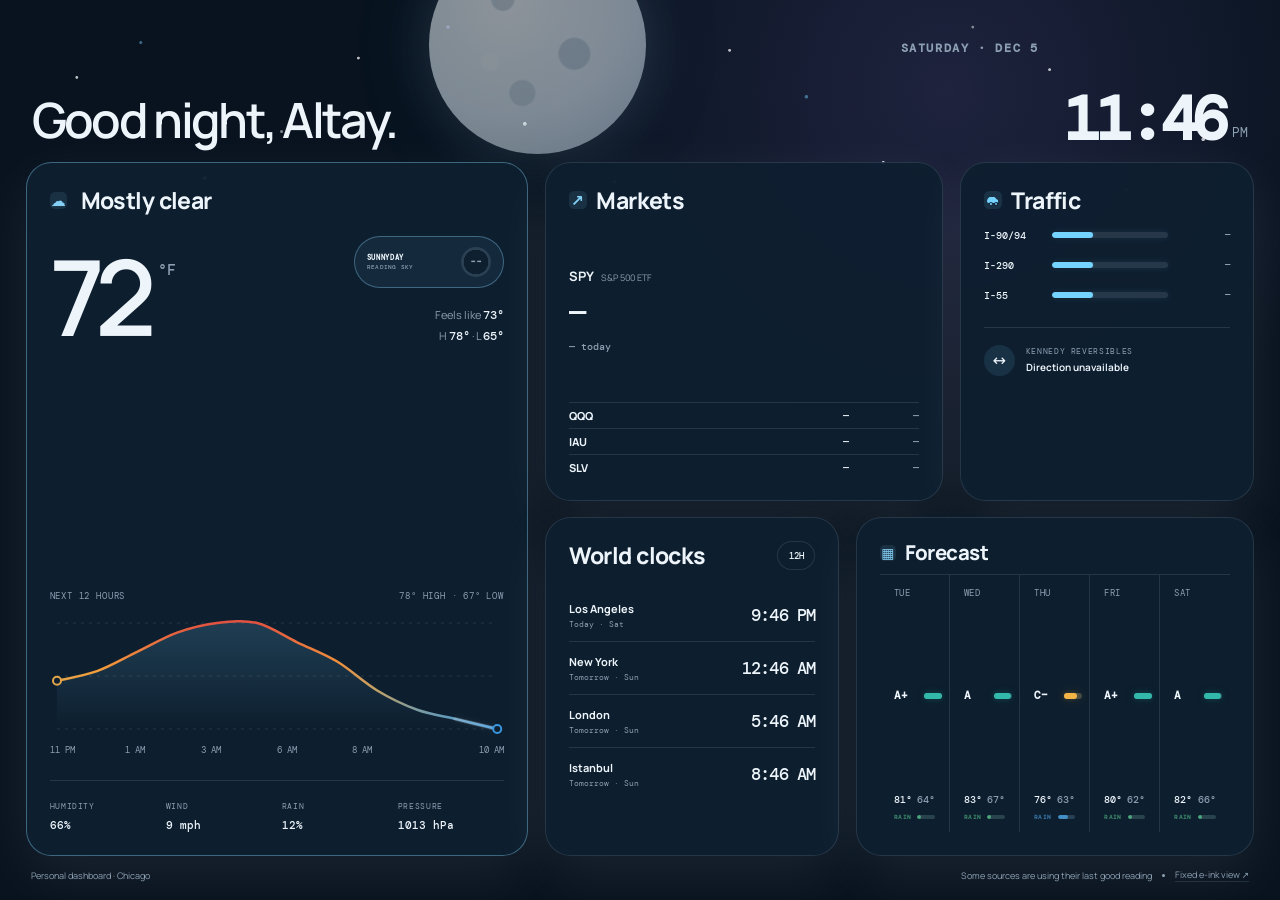
==== index.html @ aa8516ef "Remove card hover motion" ====
<!doctype html>
<html lang="en" data-route="dashboard" data-theme="daybreak" data-build="20260824-10">
<head>
  <meta charset="utf-8">
  <meta http-equiv="Cache-Control" content="no-cache, no-store, must-revalidate">
  <meta http-equiv="Pragma" content="no-cache">
  <meta http-equiv="Expires" content="0">
  <meta name="viewport" content="width=device-width, initial-scale=1">
  <meta name="theme-color" content="#f3f0e8">
  <meta name="description" content="Altay's live Chicago briefing — weather, markets, traffic, and world time in one calm view.">
  <script>
    if (new URLSearchParams(location.search).get("display") === "echo") {
      const echoUrl = new URL("./echo/", location.href);
      const params = new URLSearchParams(location.search);
      params.delete("display");
      echoUrl.search = params.toString();
      location.replace(echoUrl);
    }
  </script>
  <title>Altay's Dashboard</title>
  <link rel="preconnect" href="https://fonts.googleapis.com">
  <link rel="preconnect" href="https://fonts.gstatic.com" crossorigin>
  <link href="https://fonts.googleapis.com/css2?family=DM+Mono:wght@400;500&amp;family=Manrope:wght@400;500;600;700;800&amp;display=swap" rel="stylesheet">
  <link rel="stylesheet" href="styles-v2.css?v=20260824-10">
</head>
<body>
  <div class="ambient ambient-one" aria-hidden="true"></div>
  <div class="ambient ambient-two" aria-hidden="true"></div>
  <div class="scene-effects" aria-hidden="true">
    <div class="star-field star-field-one"></div>
    <div class="star-field star-field-two"></div>
    <div class="weather-orb"></div>
    <div class="weather-cloud weather-cloud-one"></div>
    <div class="weather-cloud weather-cloud-two"></div>
    <canvas class="weather-precip" id="weatherPrecip" aria-hidden="true"></canvas>
  </div>

  <main class="shell">
    <header class="topbar">
      <span class="topbar-spacer" aria-hidden="true"></span>

      <div class="location-pill" aria-label="Dashboard location">
        <span class="live-dot"></span>
        <span id="locationLabel">Chicago, IL</span>
      </div>

      <div class="header-actions">
        <p class="last-sync" id="lastSync">Waiting for signal</p>
        <button class="icon-button" id="refreshButton" type="button" aria-label="Refresh dashboard" title="Refresh dashboard">↻</button>
        <button class="keep-awake-button" id="keepAwakeButton" type="button" data-state="ready" aria-label="Keep display awake" aria-pressed="false" title="Keep display awake"><span class="keep-awake-dot" aria-hidden="true"></span><span class="keep-awake-label">DISPLAY</span></button>
        <div class="theme-control">
          <button class="theme-button" id="themeButton" type="button" aria-expanded="false" aria-controls="themeMenu">
            <span class="theme-swatch" aria-hidden="true"></span>
            <span id="themeButtonLabel">Daybreak</span>
            <span class="chevron" aria-hidden="true">⌄</span>
          </button>
          <div class="theme-menu" id="themeMenu" role="menu" hidden>
            <button type="button" role="menuitem" data-theme-value="auto">
              <span class="menu-swatch swatch-auto"></span><span>Auto<small>Follows sunrise and sunset</small></span>
            </button>
            <button type="button" role="menuitem" data-theme-value="daybreak">
              <span class="menu-swatch swatch-daybreak"></span><span>Daybreak<small>Warm and airy</small></span>
            </button>
            <button type="button" role="menuitem" data-theme-value="afterdark">
              <span class="menu-swatch swatch-afterdark"></span><span>After dark<small>Deep blue focus</small></span>
            </button>
            <button type="button" role="menuitem" data-theme-value="weather">
              <span class="menu-swatch swatch-weather"></span><span>Weather<small>Follows the sky</small></span>
            </button>
            <button type="button" role="menuitem" data-theme-value="eink">
              <span class="menu-swatch swatch-eink"></span><span>E-ink<small>Pure monochrome</small></span>
            </button>
          </div>
        </div>
      </div>
    </header>

    <section class="intro">
      <div>
        <p class="eyebrow" id="dateEyebrow">MONDAY · JUL 27</p>
        <h1><span id="greeting">Good afternoon, Altay.</span></h1>
      </div>
      <div class="local-time" aria-label="Current local time">
        <p>LOCAL TIME</p>
        <time id="localTime">--:--</time>
        <span id="localSeconds">--</span>
      </div>
    </section>

    <nav class="mobile-tabs" id="mobileTabs" aria-label="Dashboard sections">
      <button type="button" data-mobile-view-value="weather" aria-selected="true"><span>☀</span>Weather</button>
      <button type="button" data-mobile-view-value="markets" aria-selected="false"><span>↗</span>Markets</button>
      <button type="button" data-mobile-view-value="traffic" aria-selected="false"><span>⇄</span>Traffic</button>
      <button type="button" data-mobile-view-value="world" aria-selected="false"><span>◷</span>Clocks</button>
      <button type="button" data-mobile-view-value="forecast" aria-selected="false"><span>▦</span>Week</button>
    </nav>

    <section class="dashboard-grid" data-mobile-view="weather" aria-label="Live briefing">
      <article class="panel weather-panel is-loading" data-detail="weather" tabindex="0" role="link" aria-label="Open weather in SunnyDay">
        <div class="skeleton-layer skeleton-weather" aria-hidden="true">
          <span class="skeleton-short"></span><span class="skeleton-medium"></span>
          <span class="skeleton-temperature"></span><span class="skeleton-chart"></span>
          <span class="skeleton-metrics"></span>
        </div>
        <div class="panel-head">
          <div>
            <p class="panel-kicker">WEATHER</p>
            <h2 class="title-label"><span class="title-icon weather-glyph" id="weatherGlyph" aria-hidden="true">○</span><span id="weatherSummary">Loading Chicago sky…</span></h2>
          </div>
          <span class="status-chip" id="weatherStatus">LIVE</span>
        </div>

        <div class="weather-now">
          <div class="temperature"><span id="temperature">--</span><sup>°F</sup></div>
          <div class="weather-side">
            <a class="sunnyday-score" id="sunnyDayScore" href="https://altayatik.com/sunnyday/" aria-label="Open SunnyDay weather score">
              <span class="sunnyday-score-copy"><small>SUNNYDAY</small><span id="sunnyDayScoreLabel">READING SKY</span></span>
              <strong id="sunnyDayScoreValue">--</strong>
            </a>
            <div class="weather-meta">
              <p>Feels like <strong id="feelsLike">--°</strong></p>
              <p>H <strong id="highTemp">--°</strong> · L <strong id="lowTemp">--°</strong></p>
            </div>
          </div>
        </div>

        <div class="weather-chart">
          <div class="chart-labels">
            <span>NEXT 12 HOURS</span>
            <span id="weatherRange">--° — --°</span>
          </div>
          <div class="chart-canvas" id="weatherChart" aria-label="Hourly temperature chart"></div>
          <div class="chart-times" id="weatherTimes"></div>
        </div>

        <div class="metric-row">
          <div><span>HUMIDITY</span><strong id="humidity">--%</strong></div>
          <div><span>WIND</span><strong id="wind">-- mph</strong></div>
          <div><span>RAIN</span><strong id="rainChance">--%</strong></div>
          <div><span>PRESSURE</span><strong id="pressure">-- hPa</strong></div>
        </div>
      </article>

      <article class="panel market-panel is-loading" data-detail="markets" tabindex="0" role="button" aria-label="Open detailed markets">
        <div class="skeleton-layer skeleton-card" aria-hidden="true">
          <span class="skeleton-short"></span><span class="skeleton-medium"></span>
          <span class="skeleton-value"></span><span class="skeleton-chart-small"></span>
          <span class="skeleton-rows"></span>
        </div>
        <div class="panel-head">
          <div>
            <p class="panel-kicker">MARKET PULSE</p>
            <h2 class="title-label"><span class="title-icon" aria-hidden="true">↗</span><span>Markets</span></h2>
          </div>
          <span class="market-state" id="marketState">CHECKING</span>
        </div>

        <div class="market-feature">
          <div>
            <p><strong>SPY</strong><span>S&P 500 ETF</span></p>
            <h3 id="spyPrice">—</h3>
            <span class="delta" id="spyDelta">—</span>
          </div>
          <div class="mini-chart" id="spyChart" aria-label="SPY five-day chart"></div>
        </div>

        <div class="ticker-list" id="tickerList">
          <div class="ticker-row skeleton-row"><span>QQQ</span><b>—</b><em>—</em></div>
          <div class="ticker-row skeleton-row"><span>IAU</span><b>—</b><em>—</em></div>
          <div class="ticker-row skeleton-row"><span>SLV</span><b>—</b><em>—</em></div>
        </div>
        <p class="panel-note" id="marketNote">Prices refresh when a reliable snapshot is available.</p>
      </article>

      <article class="panel commute-panel is-loading" data-detail="traffic" tabindex="0" role="button" aria-label="Open detailed traffic">
        <div class="skeleton-layer skeleton-card" aria-hidden="true">
          <span class="skeleton-short"></span><span class="skeleton-medium"></span>
          <span class="skeleton-route"></span><span class="skeleton-route"></span>
          <span class="skeleton-route"></span>
        </div>
        <div class="panel-head">
          <div>
            <p class="panel-kicker">CHICAGO TRAFFIC</p>
            <h2 class="title-label"><span class="title-icon title-icon--car" aria-hidden="true"></span><span>Traffic</span></h2>
          </div>
          <span class="tiny-time" id="trafficUpdated">NOW</span>
        </div>
        <div class="route-list" id="routeList">
          <div class="route"><span>I-90/94</span><div class="route-track"><i style="--fill:35%"></i></div><strong>—</strong></div>
          <div class="route"><span>I-290</span><div class="route-track"><i style="--fill:35%"></i></div><strong>—</strong></div>
          <div class="route"><span>I-55</span><div class="route-track"><i style="--fill:35%"></i></div><strong>—</strong></div>
        </div>
        <div class="reversible" id="reversibleLanes">
          <span>↔</span>
          <p><small>KENNEDY REVERSIBLES</small><strong>Checking lane direction…</strong></p>
        </div>
      </article>

      <article class="panel world-panel" data-detail="world" tabindex="0" role="button" aria-label="Open detailed world clocks">
        <div class="panel-head">
          <div>
            <p class="panel-kicker">WORLD WINDOWS</p>
            <h2>World clocks</h2>
          </div>
          <button class="quiet-button" id="timeFormatButton" type="button" aria-label="Toggle time format">24H</button>
        </div>
        <div class="clock-list" id="clockList"></div>
      </article>

      <article class="panel forecast-panel is-loading" data-detail="forecast" tabindex="0" role="button" aria-label="Open detailed forecast">
        <div class="skeleton-layer skeleton-forecast" aria-hidden="true">
          <span class="skeleton-medium"></span><span class="skeleton-value"></span>
          <span class="skeleton-days"></span>
        </div>
        <div class="forecast-title">
          <p class="panel-kicker title-label"><span class="title-icon" aria-hidden="true">▦</span><span>Forecast</span></p>
          <p id="forecastNarrative">A quick read on the next few days.</p>
        </div>
        <div class="forecast-days" id="forecastDays"></div>
      </article>
    </section>

    <footer>
      <p>Personal dashboard · Chicago</p>
      <div><span id="dataHealth">Connecting to live sources</span><i></i><a href="./e-ink/">Fixed e-ink view ↗</a></div>
    </footer>
  </main>

  <iframe class="sunnyday-bridge" id="sunnyDayBridge" src="https://altayatik.com/sunnyday/?bridge=score" title="SunnyDay score data" tabindex="-1" aria-hidden="true"></iframe>

  <dialog class="detail-dialog" id="detailDialog" aria-labelledby="dialogTitle">
    <div class="dialog-shell">
      <header class="dialog-head">
        <div><p id="dialogKicker">DETAIL</p><h2 id="dialogTitle">Dashboard detail</h2></div>
        <form method="dialog"><button class="dialog-close" type="submit" aria-label="Close detail">×</button></form>
      </header>
      <div class="dialog-content" id="dialogContent"></div>
    </div>
  </dialog>

  <script>window.__PRELOADED_DASHBOARD__ = null;</script>
  <script src="config.js"></script>
  <script type="module" src="app-v2.js?v=20260824-10"></script>
</body>
</html>
---- styles-v2.css ----
:root {
  color-scheme: light;
  --bg: #f3f0e8;
  --surface: rgba(255, 255, 255, .72);
  --surface-solid: #fbfaf6;
  --ink: #1e2421;
  --muted: #73766f;
  --line: rgba(30, 36, 33, .12);
  --accent: #ff633f;
  --accent-2: #ffb648;
  --positive: #168766;
  --negative: #d8533f;
  --shadow: 0 24px 70px rgba(62, 53, 36, .09);
  --radius: 24px;
  --mono: "DM Mono", ui-monospace, monospace;
  --sans: "Manrope", system-ui, sans-serif;
}

html[data-theme="afterdark"] {
  color-scheme: dark;
  --bg: #08131f;
  --surface: rgba(14, 31, 48, .76);
  --surface-solid: #0e1f30;
  --ink: #edf5fb;
  --muted: #8da0b3;
  --line: rgba(197, 220, 237, .13);
  --accent: #75d3ff;
  --accent-2: #aa84ff;
  --positive: #71e0b5;
  --negative: #ff8c86;
  --shadow: 0 24px 80px rgba(0, 0, 0, .25);
}

html[data-theme="weather"] {
  --bg: #dcecf3;
  --surface: rgba(250, 253, 254, .7);
  --surface-solid: #eef6f8;
  --ink: #1b2930;
  --muted: #687a82;
  --line: rgba(27, 41, 48, .13);
  --accent: #3b91b5;
  --accent-2: #f3b94f;
  --positive: #197d64;
  --negative: #c55645;
  --shadow: 0 24px 70px rgba(43, 78, 91, .11);
}

html[data-theme="weather"][data-weather="sun"] {
  --bg: #dff1f7;
  --accent: #ee8f32;
  --accent-2: #ffd36b;
}

html[data-theme="weather"][data-weather="rain"],
html[data-theme="weather"][data-weather="storm"] {
  color-scheme: dark;
  --bg: #344957;
  --surface: rgba(45, 64, 76, .76);
  --surface-solid: #3b5261;
  --ink: #f0f6f8;
  --muted: #b6c5cc;
  --line: rgba(232, 243, 248, .14);
  --accent: #8fd5ee;
  --accent-2: #b4a6ff;
  --positive: #82d8b5;
  --negative: #ff9c8e;
  --shadow: 0 24px 70px rgba(17, 29, 37, .25);
}

html[data-theme="eink"] {
  color-scheme: light;
  --bg: #f8f8f3;
  --surface: #f8f8f3;
  --surface-solid: #f8f8f3;
  --ink: #0b0b0b;
  --muted: #4d4d4d;
  --line: #0b0b0b;
  --accent: #0b0b0b;
  --accent-2: #0b0b0b;
  --positive: #0b0b0b;
  --negative: #0b0b0b;
  --shadow: none;
}

* { box-sizing: border-box; }

html {
  min-width: 320px;
  background: var(--bg);
  transition: background-color .45s ease;
}

body {
  margin: 0;
  width: 100vw;
  height: 100vh;
  height: 100dvh;
  overflow: hidden;
  background:
    radial-gradient(circle at 74% 10%, color-mix(in srgb, var(--accent-2) 14%, transparent), transparent 34%),
    var(--bg);
  color: var(--ink);
  font-family: var(--sans);
  -webkit-font-smoothing: antialiased;
  transition: background-color .45s ease, color .35s ease;
}

button, input { font: inherit; }
button, a { -webkit-tap-highlight-color: transparent; }
button { color: inherit; }
a { color: inherit; }

.ambient {
  position: fixed;
  z-index: -1;
  width: 440px;
  height: 440px;
  border-radius: 50%;
  filter: blur(100px);
  opacity: .12;
  pointer-events: none;
  transition: background .45s ease;
}
.ambient-one { background: var(--accent); top: -220px; right: -100px; }
.ambient-two { background: var(--accent-2); bottom: -260px; left: -180px; }

.scene-effects {
  position: fixed;
  z-index: 0;
  inset: 0;
  overflow: hidden;
  pointer-events: none;
}

.shell { position: relative; z-index: 1; }

.star-field {
  position: absolute;
  inset: 0 0 auto;
  height: 43%;
  opacity: 0;
  transition: opacity .5s ease;
}

.star-field-one {
  background:
    radial-gradient(circle at 6% 20%, #fff 0 1px, transparent 1.8px),
    radial-gradient(circle at 16% 46%, #fff 0 1.3px, transparent 2px),
    radial-gradient(circle at 28% 15%, #fff 0 1px, transparent 1.8px),
    radial-gradient(circle at 41% 32%, #fff 0 1.5px, transparent 2.2px),
    radial-gradient(circle at 57% 13%, #fff 0 1px, transparent 1.8px),
    radial-gradient(circle at 69% 42%, #fff 0 1.2px, transparent 2px),
    radial-gradient(circle at 82% 18%, #fff 0 1px, transparent 1.8px),
    radial-gradient(circle at 94% 36%, #fff 0 1.4px, transparent 2.2px);
}

.star-field-two {
  background:
    radial-gradient(circle at 11% 11%, #75d3ff 0 1px, transparent 2px),
    radial-gradient(circle at 22% 34%, #fff 0 1px, transparent 2px),
    radial-gradient(circle at 35% 7%, #aa84ff 0 1.2px, transparent 2px),
    radial-gradient(circle at 48% 47%, #fff 0 1px, transparent 2px),
    radial-gradient(circle at 63% 25%, #75d3ff 0 1.3px, transparent 2.2px),
    radial-gradient(circle at 76% 7%, #fff 0 1px, transparent 1.8px),
    radial-gradient(circle at 88% 49%, #aa84ff 0 1px, transparent 2px);
}

html[data-theme="afterdark"] .star-field-one {
  opacity: .72;
  animation: stars-pulse 3.2s ease-in-out infinite alternate;
}

html[data-theme="afterdark"] .star-field-two {
  opacity: .45;
  animation: stars-pulse 4.7s 1.1s ease-in-out infinite alternate-reverse;
}

html[data-theme="afterdark"] .weather-orb {
  top: -64px;
  right: auto;
  left: calc(42% - clamp(80px, 8.5vw, 115px));
  width: clamp(160px, 17vw, 230px);
  height: auto;
  aspect-ratio: 1;
  opacity: .56;
  background:
    radial-gradient(circle at 34% 29%, rgba(111, 138, 163, .32) 0 5%, transparent 6%),
    radial-gradient(circle at 67% 54%, rgba(100, 128, 154, .28) 0 8%, transparent 9%),
    radial-gradient(circle at 43% 72%, rgba(112, 140, 165, .24) 0 6%, transparent 7%),
    radial-gradient(circle at 28% 58%, rgba(255, 255, 255, .22) 0 4%, transparent 5%),
    radial-gradient(circle at 36% 30%, #f5f8fb 0, #d8e5ef 58%, #a8bed1 100%);
  box-shadow: 0 0 48px rgba(174, 210, 239, .24), 0 0 110px rgba(117, 179, 224, .12);
  animation: moon-glow-dim 9s ease-in-out infinite;
}

.weather-orb, .weather-cloud, .weather-precip {
  position: absolute;
  opacity: 0;
  transition: opacity .55s ease;
}

.weather-orb {
  top: -80px;
  right: 8%;
  width: 230px;
  height: 230px;
  border-radius: 50%;
  background: #ffd36b;
  box-shadow: 0 0 80px rgba(255, 211, 107, .72);
}

.weather-cloud {
  width: 190px;
  height: 58px;
  border-radius: 999px;
  background: rgba(255, 255, 255, .55);
  filter: blur(.2px);
}

.weather-cloud::before, .weather-cloud::after {
  content: "";
  position: absolute;
  bottom: 13px;
  border-radius: 50%;
  background: inherit;
}
.weather-cloud::before { left: 34px; width: 72px; height: 72px; }
.weather-cloud::after { right: 28px; width: 95px; height: 95px; }
.weather-cloud-one { top: 8%; left: -210px; }
.weather-cloud-two { top: 20%; right: -230px; transform: scale(.72); }

.weather-precip {
  inset: 0;
  width: 100%;
  height: 100%;
  contain: strict;
}

html[data-theme="weather"][data-weather="sun"] .weather-orb {
  opacity: .75;
  animation: sun-breathe 4.5s ease-in-out infinite alternate;
}

html[data-theme="weather"][data-weather="cloud"] .weather-cloud,
html[data-theme="weather"][data-weather="fog"] .weather-cloud,
html[data-theme="weather"][data-weather="rain"] .weather-cloud,
html[data-theme="weather"][data-weather="storm"] .weather-cloud,
html[data-theme="weather"][data-weather="snow"] .weather-cloud {
  opacity: .78;
}

html[data-theme="weather"] .weather-cloud-one { animation: cloud-drift-one 22s linear infinite; }
html[data-theme="weather"] .weather-cloud-two { animation: cloud-drift-two 27s 4s linear infinite; }

html[data-theme="weather"][data-weather="rain"] .weather-precip,
html[data-theme="weather"][data-weather="storm"] .weather-precip,
html[data-theme="weather"][data-weather="snow"] .weather-precip {
  opacity: .48;
}

.shell {
  width: min(1440px, calc(100% - 64px));
  height: 100vh;
  height: 100dvh;
  margin: 0 auto;
  padding: 20px 0 16px;
  display: grid;
  grid-template-rows: auto auto minmax(0, 1fr) auto;
}

.topbar {
  min-height: 46px;
  display: grid;
  grid-template-columns: 1fr auto 1fr;
  align-items: center;
  gap: 24px;
  border-bottom: 1px solid var(--line);
}

.dashboard-label {
  width: max-content;
  margin: 0;
  color: var(--ink);
  font: 700 10px/1 var(--mono);
  letter-spacing: .12em;
}

.location-pill, .theme-button, .icon-button, .quiet-button, .keep-awake-button {
  border: 1px solid var(--line);
  background: color-mix(in srgb, var(--surface-solid) 74%, transparent);
  backdrop-filter: blur(16px);
}

.location-pill {
  display: inline-flex;
  align-items: center;
  gap: 9px;
  min-height: 34px;
  padding: 0 14px;
  border-radius: 999px;
  font-size: 11px;
  font-weight: 700;
  letter-spacing: .04em;
}

.live-dot {
  width: 7px;
  height: 7px;
  border-radius: 50%;
  background: var(--positive);
  box-shadow: 0 0 0 5px color-mix(in srgb, var(--positive) 12%, transparent);
  animation: pulse 2.4s ease-out infinite;
}

.header-actions {
  position: relative;
  display: flex;
  justify-content: flex-end;
  align-items: center;
  gap: 9px;
}
.last-sync { margin: 0 5px 0 0; color: var(--muted); font: 10px var(--mono); }
.icon-button, .quiet-button, .theme-button {
  cursor: pointer;
  transition: transform .2s ease, border-color .2s ease, background .2s ease;
}
.icon-button:hover, .quiet-button:hover, .theme-button:hover { transform: translateY(-1px); border-color: color-mix(in srgb, var(--accent) 48%, var(--line)); }
.icon-button:focus-visible, .quiet-button:focus-visible, .theme-button:focus-visible, .theme-menu button:focus-visible {
  outline: 3px solid color-mix(in srgb, var(--accent) 35%, transparent);
  outline-offset: 2px;
}
.icon-button {
  width: 38px;
  height: 38px;
  border-radius: 50%;
  font: 21px var(--sans);
}
.icon-button.is-spinning { animation: spin .7s linear infinite; }
.keep-awake-button {
  position: relative;
  z-index: 2;
  flex: 0 0 auto;
  min-height: 38px;
  display: inline-flex;
  align-items: center;
  justify-content: center;
  gap: 8px;
  padding: 0 12px;
  border-radius: 999px;
  color: var(--ink);
  font-size: 11px;
  font-weight: 700;
  cursor: pointer;
  transition: transform .2s ease, border-color .2s ease, background .2s ease;
}
.keep-awake-button:hover { transform: translateY(-1px); border-color: color-mix(in srgb, var(--accent) 48%, var(--line)); }
.keep-awake-button:focus-visible { outline: 3px solid color-mix(in srgb, var(--accent) 35%, transparent); outline-offset: 2px; }
.keep-awake-dot {
  width: 8px;
  height: 8px;
  border-radius: 50%;
  background: var(--muted);
  box-shadow: 0 0 0 4px color-mix(in srgb, var(--muted) 10%, transparent);
}
.keep-awake-button[data-state="active"] {
  color: var(--ink);
  border-color: color-mix(in srgb, var(--positive) 42%, var(--line));
  background: color-mix(in srgb, var(--positive) 8%, var(--surface-solid));
}
.keep-awake-button[data-state="active"] .keep-awake-dot { background: var(--positive); box-shadow: 0 0 0 4px color-mix(in srgb, var(--positive) 12%, transparent); animation: pulse 2.4s ease-out infinite; }
.keep-awake-button[data-state="needs-action"] .keep-awake-dot { background: var(--accent); }
.keep-awake-button[data-state="unsupported"] { color: var(--muted); opacity: .58; }
.silk-keep-alive { position: fixed; width: 1px; height: 1px; opacity: .001; pointer-events: none; }
.sunnyday-bridge { position: fixed; left: -2px; bottom: -2px; width: 1px; height: 1px; border: 0; opacity: .001; pointer-events: none; }

.theme-control { position: relative; }
.theme-button {
  min-height: 38px;
  display: flex;
  align-items: center;
  gap: 8px;
  padding: 0 12px;
  border-radius: 999px;
  font-size: 11px;
  font-weight: 700;
}
.theme-swatch, .menu-swatch {
  display: block;
  width: 14px;
  height: 14px;
  border: 1px solid color-mix(in srgb, var(--ink) 30%, transparent);
  border-radius: 50%;
  background: linear-gradient(135deg, var(--accent) 50%, var(--surface-solid) 50%);
}
.chevron { margin-left: 2px; color: var(--muted); }
.theme-menu {
  position: absolute;
  z-index: 20;
  top: calc(100% + 9px);
  right: 0;
  width: 220px;
  padding: 8px;
  border: 1px solid var(--line);
  border-radius: 18px;
  background: var(--surface-solid);
  box-shadow: var(--shadow);
}
.theme-menu[hidden] { display: none; }
.theme-menu button {
  width: 100%;
  display: grid;
  grid-template-columns: 20px 1fr;
  gap: 10px;
  align-items: center;
  padding: 10px;
  border: 0;
  border-radius: 12px;
  color: var(--ink);
  text-align: left;
  background: transparent;
  cursor: pointer;
}
.theme-menu button:hover { background: color-mix(in srgb, var(--accent) 8%, transparent); }
.theme-menu button > span:last-child { font-size: 12px; font-weight: 700; }
.theme-menu small { display: block; margin-top: 2px; color: var(--muted); font-size: 9px; font-weight: 500; }
.swatch-daybreak { background: linear-gradient(135deg, #ff633f 50%, #f3f0e8 50%); }
.swatch-afterdark { background: linear-gradient(135deg, #75d3ff 50%, #08131f 50%); }
.swatch-weather { background: linear-gradient(135deg, #3b91b5 50%, #ffd36b 50%); }
.swatch-eink { background: linear-gradient(135deg, #0b0b0b 50%, #f8f8f3 50%); }
.swatch-auto { background: conic-gradient(from 45deg, #08131f 0 25%, #75d3ff 0 50%, #f3f0e8 0 75%, #ffb648 0); }

.mobile-tabs { display: none; }

.intro {
  min-height: 0;
  display: flex;
  align-items: flex-end;
  justify-content: space-between;
  gap: 32px;
  padding: clamp(18px, 3.5vh, 42px) 6px clamp(16px, 2.7vh, 30px);
}
.eyebrow, .panel-kicker {
  margin: 0 0 12px;
  color: var(--muted);
  font: 500 10px/1.2 var(--mono);
  letter-spacing: .14em;
}
.intro h1 {
  margin: 0;
  font-size: clamp(35px, 4.3vw, 66px);
  line-height: .99;
  letter-spacing: -.055em;
  font-weight: 600;
}
.intro h1 .soft { color: var(--muted); font-weight: 400; }
.local-time { display: grid; grid-template-columns: 1fr auto; align-items: baseline; column-gap: 8px; text-align: right; }
.local-time p { grid-column: 1 / -1; margin: 0 0 3px; color: var(--muted); font: 9px var(--mono); letter-spacing: .13em; }
.local-time time { font: 500 clamp(29px, 3vw, 44px)/1 var(--mono); letter-spacing: -.08em; }
.local-time span { color: var(--muted); font: 12px var(--mono); }

.dashboard-grid {
  display: grid;
  min-height: 0;
  grid-template-columns: repeat(12, minmax(0, 1fr));
  grid-template-rows: repeat(2, minmax(0, 1fr));
  gap: 15px;
}

.panel {
  position: relative;
  overflow: hidden;
  min-width: 0;
  padding: 24px;
  border: 1px solid var(--line);
  border-radius: var(--radius);
  background: var(--surface);
  box-shadow: var(--shadow);
  backdrop-filter: blur(20px);
  animation: rise .65s cubic-bezier(.2,.75,.25,1) both;
}
.panel:nth-child(2) { animation-delay: .07s; }
.panel:nth-child(3) { animation-delay: .14s; }
.panel:nth-child(4) { animation-delay: .21s; }
.panel:nth-child(5) { animation-delay: .28s; }

.panel[data-detail] {
  cursor: pointer;
}
.panel[data-detail]:focus-visible {
  outline: 3px solid color-mix(in srgb, var(--accent) 36%, transparent);
  outline-offset: -3px;
}

.panel.is-loading > :not(.skeleton-layer) { opacity: 0; }
.skeleton-layer {
  position: absolute;
  z-index: 10;
  inset: 0;
  padding: 24px;
  display: grid;
  align-content: start;
  gap: 11px;
  background: var(--surface-solid);
  transition: opacity .28s ease, visibility .28s ease;
}
.panel:not(.is-loading) .skeleton-layer {
  opacity: 0;
  visibility: hidden;
  pointer-events: none;
}
.skeleton-layer span {
  display: block;
  overflow: hidden;
  border-radius: 999px;
  background:
    linear-gradient(100deg, transparent 15%, color-mix(in srgb, var(--ink) 7%, transparent) 35%, transparent 55%) 200% 0 / 200% 100%,
    color-mix(in srgb, var(--ink) 7%, transparent);
  animation: skeleton-sweep 1.25s linear infinite;
}
.skeleton-short { width: 24%; height: 8px; }
.skeleton-medium { width: 48%; height: 14px; }
.skeleton-value { width: 34%; height: 32px; margin-top: 10px; border-radius: 8px !important; }
.skeleton-temperature { width: 38%; height: 90px; margin-top: 12px; border-radius: 14px !important; }
.skeleton-chart { width: 100%; height: 112px; margin-top: auto; border-radius: 12px !important; }
.skeleton-chart-small { width: 52%; height: 52px; justify-self: end; margin-top: -42px; border-radius: 10px !important; }
.skeleton-metrics { width: 100%; height: 44px; border-radius: 8px !important; }
.skeleton-rows { width: 100%; height: 92px; margin-top: 5px; border-radius: 10px !important; }
.skeleton-route { width: 100%; height: 18px; margin-top: 8px; }
.skeleton-days { width: 100%; height: 70%; min-height: 90px; margin-top: 8px; border-radius: 12px !important; }
.skeleton-weather { grid-template-rows: auto auto auto 1fr auto; }
.skeleton-forecast { grid-template-columns: .75fr 2fr; grid-template-rows: auto 1fr; align-items: center; }
.skeleton-forecast .skeleton-days { grid-column: 2; grid-row: 1 / span 2; height: 85%; margin: 0; }

.panel-head { display: flex; justify-content: space-between; align-items: flex-start; gap: 16px; }
.panel-head .panel-kicker { margin-bottom: 6px; }
.panel h2 { margin: 0; font-size: 17px; line-height: 1.25; letter-spacing: -.025em; font-weight: 650; }
.title-label { display: flex; align-items: center; gap: .42em; }
.title-icon {
  display: inline-grid;
  width: 1.15em;
  height: 1.15em;
  flex: 0 0 auto;
  place-items: center;
  border-radius: .34em;
  color: var(--accent);
  background: color-mix(in srgb, var(--accent) 11%, transparent);
  font: 700 .68em/1 var(--sans);
  letter-spacing: 0;
  filter: grayscale(.18);
}
.title-icon--car { position: relative; filter: none; }
.title-icon--car::before {
  position: absolute;
  top: 31%;
  left: 19%;
  width: 62%;
  height: 35%;
  border-radius: 30% 36% 20% 20%;
  background: currentColor;
  clip-path: polygon(17% 0, 68% 0, 87% 38%, 100% 47%, 100% 100%, 0 100%, 0 47%);
  content: "";
}
.title-icon--car::after {
  position: absolute;
  bottom: 17%;
  left: 27%;
  width: 14%;
  aspect-ratio: 1;
  border: .07em solid color-mix(in srgb, var(--surface-solid) 90%, transparent);
  border-radius: 50%;
  background: currentColor;
  box-shadow: .32em 0 0 -.07em currentColor, .32em 0 0 0 color-mix(in srgb, var(--surface-solid) 90%, transparent);
  content: "";
}
.status-chip, .market-state, .tiny-time {
  flex: 0 0 auto;
  border-radius: 999px;
  font: 500 9px var(--mono);
  letter-spacing: .08em;
}
.status-chip { padding: 6px 9px; color: var(--positive); background: color-mix(in srgb, var(--positive) 10%, transparent); }
.market-state, .tiny-time { padding-top: 3px; color: var(--muted); }
.weather-glyph { margin-right: 4px; color: var(--accent); font-size: 15px; vertical-align: -1px; }
.weather-side { display: flex; flex-direction: column; align-items: flex-end; gap: 10px; }
.sunnyday-score {
  --score-progress: 0%;
  min-width: 108px;
  display: flex;
  align-items: center;
  justify-content: space-between;
  gap: 8px;
  padding: 5px 8px;
  border: 1px solid color-mix(in srgb, var(--accent) 26%, var(--line));
  border-radius: 999px;
  color: var(--muted);
  background: color-mix(in srgb, var(--accent) 7%, var(--surface-solid));
  text-decoration: none;
  transition: transform .2s ease, border-color .2s ease, color .2s ease;
}
.sunnyday-score:hover { border-color: var(--accent); color: var(--ink); }
.sunnyday-score-copy { display: grid; min-width: 0; gap: 3px; }
.sunnyday-score-copy small { color: var(--ink); font: 700 7px/1 var(--mono); letter-spacing: .09em; }
.sunnyday-score-copy > span { overflow: hidden; max-width: 62px; color: var(--muted); font: 500 6px/1 var(--mono); letter-spacing: .04em; text-overflow: ellipsis; white-space: nowrap; }
.sunnyday-score > strong {
  display: grid;
  width: 30px;
  height: 30px;
  flex: 0 0 auto;
  place-items: center;
  border-radius: 50%;
  background:
    radial-gradient(circle, var(--surface-solid) 0 57%, transparent 59%),
    conic-gradient(var(--accent) var(--score-progress), var(--line) 0);
  font: 600 10px/1 var(--mono);
}
.sunnyday-score.is-ready > strong { animation: score-pop .42s cubic-bezier(.2, .78, .22, 1) both; }

.weather-panel { grid-column: 1 / span 5; grid-row: 1 / span 2; min-height: 0; display: flex; flex-direction: column; }
.weather-now { display: flex; align-items: flex-end; justify-content: space-between; margin-top: 24px; }
.temperature {
  display: flex;
  align-items: flex-start;
  font-size: clamp(80px, 8vw, 128px);
  line-height: .83;
  font-weight: 500;
  letter-spacing: -.09em;
}
.temperature sup { margin: 8px 0 0 10px; color: var(--muted); font: 500 15px var(--mono); letter-spacing: 0; }
.weather-meta { padding-bottom: 6px; text-align: right; }
.weather-meta p { margin: 5px 0; color: var(--muted); font-size: 11px; }
.weather-meta strong { color: var(--ink); font: 500 12px var(--mono); }

.weather-chart { margin-top: auto; padding-top: 34px; }
.chart-labels { display: flex; justify-content: space-between; margin-bottom: 14px; color: var(--muted); font: 9px var(--mono); letter-spacing: .09em; }
.chart-canvas { height: 120px; }
.chart-canvas svg, .mini-chart svg { width: 100%; height: 100%; overflow: visible; }
.chart-line { fill: none; stroke: var(--accent); stroke-width: 2.5; stroke-linecap: round; stroke-linejoin: round; stroke-dasharray: var(--line-length, 1000); stroke-dashoffset: var(--line-length, 1000); }
.temperature-line { stroke: url(#weatherTemperatureStroke); }
.chart-flow-line {
  fill: none;
  stroke: rgba(255, 255, 255, .72);
  stroke-width: 4;
  stroke-linecap: round;
  stroke-dasharray: .09 .91;
  stroke-dashoffset: .09;
  opacity: .26;
  filter: blur(.75px) drop-shadow(0 0 3px rgba(255, 255, 255, .32));
  animation: chart-glow-flow 8.5s linear infinite;
}
.chart-line.is-drawing { animation: draw .75s .08s ease forwards; }
.chart-area { fill: url(#weatherArea); opacity: 0; animation: chart-area-in .55s .2s ease forwards; }
.chart-guide { stroke: var(--line); stroke-width: 1; stroke-dasharray: 3 5; }
.chart-dot { fill: var(--surface-solid); stroke: var(--accent); stroke-width: 2; transform-box: fill-box; transform-origin: center; animation: chart-dot-in .28s .58s ease both; }
.temperature-dot { stroke: var(--temperature-dot, var(--accent)); }
.chart-times { display: grid; grid-template-columns: repeat(6, 1fr); margin-top: 8px; color: var(--muted); font: 9px var(--mono); }
.chart-times span:last-child { text-align: right; }
.metric-row {
  display: grid;
  grid-template-columns: repeat(4, 1fr);
  gap: 10px;
  margin-top: 24px;
  padding-top: 20px;
  border-top: 1px solid var(--line);
}
.metric-row div { min-width: 0; }
.metric-row span { display: block; margin-bottom: 7px; color: var(--muted); font: 8px var(--mono); letter-spacing: .08em; }
.metric-row strong { display: block; overflow: hidden; font: 500 11px var(--mono); text-overflow: ellipsis; white-space: nowrap; }

.market-panel, .commute-panel, .world-panel { min-height: 0; }
.market-panel { grid-column: 6 / span 4; grid-row: 1; display: flex; flex-direction: column; padding: 18px 22px; }
.commute-panel { grid-column: 10 / span 3; grid-row: 1; }
.world-panel { grid-column: 6 / span 3; grid-row: 2; }
.market-feature { display: grid; grid-template-columns: 1fr 1.2fr; gap: 10px; align-items: end; margin-top: 9px; }
.market-feature p { margin: 0; }
.market-feature p strong { margin-right: 7px; font-size: 13px; }
.market-feature p span { color: var(--muted); font-size: 9px; }
.market-feature h3 { margin: 8px 0 1px; font: 500 25px var(--mono); letter-spacing: -.06em; }
.delta { color: var(--muted); font: 500 10px var(--mono); }
.delta.positive, .ticker-row em.positive { color: var(--positive); }
.delta.negative, .ticker-row em.negative { color: var(--negative); }
.mini-chart { height: 52px; }
.market-line { fill: none; stroke: var(--accent); stroke-width: 2.2; stroke-linecap: round; stroke-linejoin: round; stroke-dasharray: var(--line-length, 1000); stroke-dashoffset: var(--line-length, 1000); }
.market-gradient-line { stroke: url(#marketTrendStroke); }
.market-flow-line {
  fill: none;
  stroke: rgba(255, 255, 255, .76);
  stroke-width: 3.5;
  stroke-linecap: round;
  stroke-dasharray: .09 .91;
  stroke-dashoffset: .09;
  opacity: .25;
  filter: blur(.65px) drop-shadow(0 0 2.5px rgba(255, 255, 255, .3));
  animation: chart-glow-flow 7.8s linear infinite;
}
.market-line.is-drawing { animation: draw .65s .08s ease forwards; }
.market-area { fill: url(#marketArea); opacity: 0; animation: chart-area-in .5s .18s ease forwards; }
.market-guide { opacity: .7; }
.market-dot { stroke: var(--market-dot, var(--accent)); }
.ticker-list { flex: 0 0 auto; margin-top: 7px; border-top: 1px solid var(--line); }
.ticker-row { display: grid; grid-template-columns: 1fr auto 58px; gap: 12px; align-items: center; padding: 5px 0; border-bottom: 1px solid var(--line); }
.ticker-row:last-child { padding-bottom: 2px; border-bottom: 0; }
.ticker-row span { font-size: 11px; font-weight: 750; }
.ticker-row b, .ticker-row em { font: 500 10px var(--mono); font-style: normal; text-align: right; }
.ticker-row em { color: var(--muted); }
.panel-note { margin: 12px 0 0; color: var(--muted); font-size: 9px; line-height: 1.4; }
.market-panel .panel-note { display: none; }
.market-panel::after { display: none; }

.route-list { display: grid; gap: 17px; margin-top: 28px; }
.route { --route-color: var(--accent); display: grid; grid-template-columns: 56px 1fr 50px; gap: 12px; align-items: center; }
.route > span { font: 500 10px var(--mono); }
.route > strong { color: var(--muted); font: 500 9px var(--mono); text-align: right; text-transform: uppercase; }
.route-track { height: 6px; overflow: hidden; border-radius: 99px; background: var(--line); box-shadow: 0 0 7px color-mix(in srgb, var(--route-color) 10%, transparent); }
.route-track i { display: block; width: var(--fill); height: 100%; border-radius: inherit; background: var(--route-color); box-shadow: 0 0 5px color-mix(in srgb, var(--route-color) 20%, transparent); transform-origin: left; animation: grow 1s ease both; }
.route[data-level="medium"] { --route-color: var(--accent-2); }
.route[data-level="heavy"], .route[data-level="severe"] { --route-color: var(--negative); }
.reversible { display: flex; gap: 11px; align-items: center; margin-top: 25px; padding-top: 17px; border-top: 1px solid var(--line); }
.reversible > span { display: grid; width: 31px; height: 31px; place-items: center; border-radius: 50%; background: color-mix(in srgb, var(--accent) 10%, transparent); }
.reversible p { margin: 0; }
.reversible small { display: block; margin-bottom: 4px; color: var(--muted); font: 8px var(--mono); letter-spacing: .08em; }
.reversible strong { display: block; font-size: 10px; font-weight: 650; }

.quiet-button { min-width: 38px; height: 29px; border-radius: 99px; font: 500 9px var(--mono); }
.clock-list { margin-top: 19px; }
.clock-row { display: grid; grid-template-columns: 1fr auto; align-items: center; gap: 16px; padding: 12px 0; border-bottom: 1px solid var(--line); }
.clock-row:last-child { border-bottom: 0; }
.clock-row p { margin: 0; font-size: 11px; font-weight: 700; }
.clock-row p span { display: block; margin-top: 3px; color: var(--muted); font: 8px var(--mono); }
.clock-row time { font: 500 17px var(--mono); letter-spacing: -.05em; }

.forecast-panel { grid-column: 9 / span 4; grid-row: 2; min-height: 0; display: grid; grid-template-columns: .75fr 2fr; gap: 18px; align-items: center; }
.forecast-title > p:last-child { max-width: 190px; margin: 8px 0 0; font-size: 19px; line-height: 1.25; letter-spacing: -.035em; }
.forecast-days { display: grid; grid-template-columns: repeat(5, 1fr); align-self: stretch; border-left: 1px solid var(--line); }
.forecast-day { display: flex; flex-direction: column; justify-content: space-between; min-width: 0; padding: 12px 14px; border-right: 1px solid var(--line); }
.forecast-day:last-child { border-right: 0; }
.forecast-day > span { color: var(--muted); font: 9px var(--mono); letter-spacing: .05em; }
.forecast-icon { margin: auto 0; font-size: 25px; }
.forecast-score {
  --forecast-score-color: var(--muted);
  display: grid;
  grid-template-columns: auto minmax(18px, 1fr);
  width: 100%;
  margin: auto 0;
  align-items: center;
  gap: 6px;
  animation: forecast-score-in .55s cubic-bezier(.2, .78, .22, 1) both;
}
.forecast-score strong { min-width: 24px; color: var(--ink); font: 700 11px/1 var(--mono); }
.forecast-score-track { position: relative; display: block; height: 6px; border-radius: 99px; background: color-mix(in srgb, var(--forecast-score-color) 14%, var(--line)); }
.forecast-score-track::before { position: absolute; inset: -3px; border-radius: inherit; background: var(--forecast-score-color); opacity: .055; filter: blur(5px); content: ""; }
.forecast-score-track i { position: relative; display: block; width: calc(var(--forecast-score) * 1%); height: 100%; border-radius: inherit; background: var(--forecast-score-color); box-shadow: 0 0 5px color-mix(in srgb, var(--forecast-score-color) 20%, transparent); transform-origin: left; animation: grow .85s .12s ease both; }
.forecast-score[data-score-band="great"] { --forecast-score-color: #32b9aa; }
.forecast-score[data-score-band="good"] { --forecast-score-color: #5cc4d9; }
.forecast-score[data-score-band="mixed"] { --forecast-score-color: #f2b447; }
.forecast-score[data-score-band="risky"] { --forecast-score-color: #ee8149; }
.forecast-score[data-score-band="poor"] { --forecast-score-color: #d8534d; }
.forecast-temp { display: flex; justify-content: space-between; gap: 4px; font: 500 10px var(--mono); }
.forecast-temp span:last-child { color: var(--muted); }
.rain-meter { --rain-color: #4aa77b; display: grid; grid-template-columns: auto minmax(0, 1fr); align-items: center; gap: 6px; margin-top: 8px; }
.rain-meter::before { color: var(--rain-color); content: "RAIN"; font: 650 6px/1 var(--mono); letter-spacing: .06em; opacity: .78; }
.rain-meter[data-rain-level="medium"] { --rain-color: #879399; }
.rain-meter[data-rain-level="high"] { --rain-color: #438fc5; }
.rain-track { display: block; height: 4px; overflow: hidden; border-radius: 99px; background: color-mix(in srgb, var(--rain-color) 12%, var(--line)); }
.rain-track i { display: block; width: max(4px, calc(var(--rain-chance) * 1%)); height: 100%; border-radius: inherit; background: var(--rain-color); transform-origin: left; animation: grow .8s .18s ease both; }
.precip { margin-top: 7px; color: var(--muted); font: 8px var(--mono); }

footer {
  display: flex;
  justify-content: space-between;
  align-items: center;
  gap: 24px;
  padding: 12px 5px 0;
  color: var(--muted);
  font-size: 9px;
}
footer p { margin: 0; }
footer div { display: flex; align-items: center; gap: 10px; }
footer i { width: 3px; height: 3px; border-radius: 50%; background: var(--muted); }
footer a { text-decoration: none; border-bottom: 1px solid var(--line); }
footer a:hover { color: var(--ink); }

.detail-dialog {
  width: min(940px, calc(100vw - 48px));
  height: min(650px, calc(100dvh - 76px));
  max-width: none;
  max-height: none;
  margin: auto;
  padding: 0;
  overflow: hidden;
  border: 1px solid var(--line);
  border-radius: 28px;
  color: var(--ink);
  background: color-mix(in srgb, var(--surface-solid) 94%, transparent);
  box-shadow: 0 36px 120px rgba(0, 0, 0, .28);
  backdrop-filter: blur(28px);
}
.detail-dialog[open] { animation: dialog-in .38s cubic-bezier(.2,.78,.22,1) both; }
.detail-dialog::backdrop {
  background: color-mix(in srgb, var(--ink) 28%, transparent);
  backdrop-filter: blur(12px);
  animation: backdrop-in .28s ease both;
}
.dialog-shell {
  height: 100%;
  display: grid;
  grid-template-rows: auto minmax(0, 1fr);
  padding: 26px;
}
.dialog-head {
  display: flex;
  align-items: flex-start;
  justify-content: space-between;
  gap: 24px;
  padding-bottom: 18px;
  border-bottom: 1px solid var(--line);
}
.dialog-head p {
  margin: 0 0 6px;
  color: var(--muted);
  font: 500 9px var(--mono);
  letter-spacing: .14em;
}
.dialog-head h2 { margin: 0; font-size: 27px; line-height: 1; letter-spacing: -.04em; }
.dialog-head form { margin: 0; }
.dialog-close {
  width: 38px;
  height: 38px;
  border: 1px solid var(--line);
  border-radius: 50%;
  color: var(--ink);
  background: transparent;
  font-size: 24px;
  line-height: 1;
  cursor: pointer;
}
.dialog-close:hover { border-color: var(--accent); transform: rotate(6deg); }
.dialog-content {
  min-height: 0;
  overflow: hidden;
  padding-top: 20px;
}
.detail-hero {
  display: grid;
  grid-template-columns: .8fr 1.2fr;
  gap: 28px;
  height: 100%;
}
.detail-big-number { margin: 8px 0; font-size: clamp(68px, 10vw, 124px); line-height: .9; letter-spacing: -.09em; font-weight: 550; }
.detail-lead { margin: 0; color: var(--muted); font-size: 13px; }
.detail-metrics { display: grid; grid-template-columns: repeat(2, 1fr); gap: 10px; margin-top: 26px; }
.detail-metric, .detail-tile {
  min-width: 0;
  padding: 14px;
  border: 1px solid var(--line);
  border-radius: 15px;
  background: color-mix(in srgb, var(--surface) 60%, transparent);
}
.detail-metric span, .detail-tile small {
  display: block;
  margin-bottom: 7px;
  color: var(--muted);
  font: 8px var(--mono);
  letter-spacing: .08em;
}
.detail-metric strong { font: 500 13px var(--mono); }
.detail-section-title { margin: 0 0 12px; color: var(--muted); font: 500 9px var(--mono); letter-spacing: .12em; }
.detail-hour-grid { display: grid; grid-template-columns: repeat(6, 1fr); gap: 7px; }
.detail-hour { padding: 13px 7px; border: 1px solid var(--line); border-radius: 14px; text-align: center; }
.detail-hour time, .detail-hour span { display: block; color: var(--muted); font: 8px var(--mono); }
.detail-hour b { display: block; margin: 14px 0 5px; font: 500 16px var(--mono); }
.detail-day-grid { display: grid; grid-template-columns: repeat(7, 1fr); gap: 8px; margin-top: 22px; }
.detail-day { padding: 13px 8px; border-left: 1px solid var(--line); text-align: center; }
.detail-day:first-child { border-left: 0; }
.detail-day span { display: block; color: var(--muted); font: 8px var(--mono); }
.detail-day i { display: block; margin: 14px 0; font-size: 22px; font-style: normal; }
.detail-day b { font: 500 10px var(--mono); }
.detail-list { display: grid; grid-template-columns: repeat(2, 1fr); gap: 10px; }
.detail-tile { display: grid; grid-template-columns: 1fr auto; align-items: center; gap: 14px; }
.detail-tile h3 { margin: 0; font-size: 16px; }
.detail-tile strong { font: 500 19px var(--mono); }
.detail-tile em { display: block; margin-top: 5px; font: 500 9px var(--mono); font-style: normal; }
.detail-tile em.positive { color: var(--positive); }
.detail-tile em.negative { color: var(--negative); }
.detail-spark { grid-column: 1 / -1; height: 46px; }
.detail-spark svg { width: 100%; height: 100%; }
.traffic-detail-list { display: grid; grid-template-columns: repeat(3, 1fr); gap: 12px; }
.traffic-detail-card { padding: 18px; border: 1px solid var(--line); border-radius: 18px; }
.traffic-detail-card h3 { margin: 0 0 22px; font-size: 18px; }
.traffic-detail-card strong { display: block; font: 500 32px var(--mono); }
.traffic-detail-card span { color: var(--muted); font-size: 10px; }
.world-detail-grid { display: grid; grid-template-columns: repeat(3, 1fr); gap: 10px; }
.world-detail-grid .detail-tile { min-height: 106px; }
.world-detail-grid time { font: 500 24px var(--mono); }

html[data-theme="eink"] body {
  background: var(--bg);
}
html[data-theme="eink"] .ambient { display: none; }
html[data-theme="eink"] .panel, html[data-theme="eink"] .location-pill,
html[data-theme="eink"] .theme-button, html[data-theme="eink"] .icon-button,
html[data-theme="eink"] .quiet-button, html[data-theme="eink"] .keep-awake-button {
  border-width: 2px;
  backdrop-filter: none;
}
html[data-theme="eink"] .panel { border-radius: 8px; }
html[data-theme="eink"] .status-chip, html[data-theme="eink"] .reversible > span { border: 1px solid var(--ink); background: transparent; }
html[data-theme="eink"] .live-dot { box-shadow: none; }
html[data-theme="eink"] .temperature-stop { stop-color: var(--ink); }
html[data-theme="eink"] .market-stop { stop-color: var(--ink); }
html[data-theme="eink"] .chart-flow-line, html[data-theme="eink"] .market-flow-line { display: none; }
html[data-theme="eink"] .forecast-score { --forecast-score-color: var(--ink) !important; }
html[data-theme="eink"] .rain-meter, html[data-theme="eink"] .route { --rain-color: var(--ink) !important; --route-color: var(--ink) !important; }
html[data-theme="eink"] *, html[data-theme="eink"] *::before, html[data-theme="eink"] *::after {
  animation: none !important;
  transition: none !important;
}

@keyframes rise { from { opacity: 0; transform: translateY(16px); } to { opacity: 1; transform: translateY(0); } }
@keyframes pulse { 0%, 55% { box-shadow: 0 0 0 0 color-mix(in srgb, var(--positive) 22%, transparent); } 100% { box-shadow: 0 0 0 9px transparent; } }
@keyframes draw { to { stroke-dashoffset: 0; } }
@keyframes chart-glow-flow { to { stroke-dashoffset: -.91; } }
@keyframes forecast-score-in { from { opacity: 0; transform: translateY(4px); } to { opacity: 1; transform: translateY(0); } }
@keyframes chart-area-in { to { opacity: .18; } }
@keyframes market-area-in { to { opacity: 1; } }
@keyframes chart-dot-in { from { opacity: 0; transform: scale(.4); } to { opacity: 1; transform: scale(1); } }
@keyframes score-pop { from { opacity: .25; transform: scale(.76); } to { opacity: 1; transform: scale(1); } }
@keyframes grow { from { transform: scaleX(0); } to { transform: scaleX(1); } }
@keyframes spin { to { transform: rotate(360deg); } }
@keyframes skeleton-sweep { to { background-position: -200% 0, 0 0; } }
@keyframes stars-pulse { from { opacity: .28; filter: brightness(.7); } to { opacity: .9; filter: brightness(1.4); } }
@keyframes sun-breathe { from { transform: scale(.96); box-shadow: 0 0 60px rgba(255, 211, 107, .55); } to { transform: scale(1.05); box-shadow: 0 0 110px rgba(255, 211, 107, .86); } }
@keyframes moon-glow-dim {
  0%, 100% { opacity: .42; filter: brightness(.86); transform: scale(.985); box-shadow: 0 0 38px rgba(174, 210, 239, .18), 0 0 82px rgba(117, 179, 224, .08); }
  50% { opacity: .68; filter: brightness(1.07); transform: scale(1.018); box-shadow: 0 0 62px rgba(194, 222, 244, .3), 0 0 130px rgba(117, 179, 224, .16); }
}
@keyframes cloud-drift-one { from { transform: translateX(0); } to { transform: translateX(calc(100vw + 430px)); } }
@keyframes cloud-drift-two { from { transform: translateX(0) scale(.72); } to { transform: translateX(calc(-100vw - 460px)) scale(.72); } }
@keyframes dialog-in { from { opacity: 0; transform: translateY(22px) scale(.965); } to { opacity: 1; transform: translateY(0) scale(1); } }
@keyframes backdrop-in { from { opacity: 0; } to { opacity: 1; } }

@media (max-width: 1050px) {
  .shell { width: min(920px, calc(100% - 36px)); }
  .dashboard-grid { grid-template-columns: 1.15fr 1fr; grid-template-rows: repeat(2, minmax(0, 1fr)); }
  .weather-panel { grid-column: 1; grid-row: 1 / span 2; }
  .market-panel { grid-column: 2; grid-row: 1; }
  .commute-panel { grid-column: 2; grid-row: 2; }
  .world-panel, .forecast-panel { display: none; }
}

@media (max-width: 720px) {
  .shell {
    width: min(100% - 20px, 560px);
    padding: 8px 0;
    grid-template-rows: auto auto auto minmax(0, 1fr) auto;
  }
  .topbar { min-height: 42px; }
  .topbar { grid-template-columns: 1fr auto; }
  .keep-awake-button { width: 38px; min-height: 38px; padding: 0; }
  .keep-awake-label { display: none; }
  .location-pill, .last-sync { display: none; }
  .intro { min-height: 0; padding: 10px 3px 10px; align-items: flex-end; }
  .intro .eyebrow { margin-bottom: 10px; }
  .intro h1 { font-size: clamp(27px, 7.8vw, 38px); line-height: .98; }
  .local-time { display: none; }
  .mobile-tabs {
    display: flex;
    align-items: stretch;
    gap: 3px;
    min-height: 50px;
    margin-bottom: 10px;
    padding: 4px;
    border: 1px solid var(--line);
    border-radius: 16px;
    background: color-mix(in srgb, var(--surface-solid) 78%, transparent);
    backdrop-filter: blur(16px);
  }
  .mobile-tabs button {
    flex: 1 1 0;
    min-width: 0;
    padding: 5px 2px 4px;
    border: 0;
    border-radius: 11px;
    color: var(--muted);
    background: transparent;
    font: 500 8px/1 var(--mono);
    cursor: pointer;
  }
  .mobile-tabs button span { display: block; margin-bottom: 4px; font: 15px/1 var(--sans); }
  .mobile-tabs button[aria-selected="true"] {
    color: var(--ink);
    background: var(--surface-solid);
    box-shadow: 0 4px 12px color-mix(in srgb, var(--ink) 8%, transparent);
  }
  .dashboard-grid { display: block; min-height: 0; overflow: hidden; }
  .dashboard-grid > .panel { display: none !important; width: 100%; height: auto; max-height: 100%; min-height: 0; }
  .dashboard-grid[data-mobile-view="weather"] .weather-panel { display: flex !important; }
  .dashboard-grid[data-mobile-view="markets"] .market-panel { display: flex !important; }
  .dashboard-grid[data-mobile-view="traffic"] .commute-panel { display: flex !important; }
  .dashboard-grid[data-mobile-view="world"] .world-panel { display: flex !important; }
  .dashboard-grid[data-mobile-view="forecast"] .forecast-panel { display: grid !important; }
  .panel { padding: 15px; border-radius: 18px; }
  .skeleton-layer { padding: 15px; }
  .weather-panel { height: auto !important; }
  .market-panel, .commute-panel, .world-panel { flex-direction: column; }
  .temperature { font-size: clamp(62px, 18vw, 88px); }
  .weather-now { margin-top: 18px; }
  .weather-chart { margin-top: clamp(26px, 5vh, 42px); padding-top: 0; }
  .chart-canvas { height: clamp(145px, 22vh, 190px); }
  .metric-row { margin-top: 14px; padding-top: 12px; }
  .market-feature { min-height: 126px; margin-top: 18px; grid-template-columns: .9fr 1.1fr; align-items: center; }
  .market-feature h3 { font-size: 28px; }
  .mini-chart { display: block; height: 102px; }
  .ticker-list { width: 100%; margin-top: 10px; }
  .ticker-row { display: grid !important; padding: 12px 0; }
  .panel-note { display: none; }
  .route-list { gap: 22px; margin-top: 30px; }
  .route { grid-template-columns: 58px 1fr 52px; gap: 12px; }
  .reversible { margin-top: 28px; padding-top: 18px; }
  .clock-list { width: 100%; margin-top: 12px; }
  .clock-row { padding: 14px 0; }
  .forecast-panel {
    min-height: min(410px, 100%) !important;
    grid-template-columns: 1fr;
    grid-template-rows: auto 1fr;
    gap: 14px;
    align-items: stretch;
  }
  .forecast-title > p:last-child { max-width: none; font-size: 18px; }
  .forecast-days { min-height: 240px; overflow: hidden; border-top: 1px solid var(--line); border-left: 0; }
  .forecast-day { padding: 10px 7px; }
  footer { padding-top: 6px; }
  footer p, footer i, footer a { display: none; }
  .detail-dialog { width: calc(100vw - 20px); height: calc(100dvh - 20px); border-radius: 20px; }
  .dialog-shell { padding: 18px; }
  .dialog-content { padding-top: 14px; }
  .detail-hero { grid-template-columns: .75fr 1.25fr; gap: 14px; }
  .detail-big-number { font-size: 58px; }
  .detail-metrics { gap: 6px; margin-top: 12px; }
  .detail-metric { padding: 9px; }
  .detail-hour-grid { grid-template-columns: repeat(3, 1fr); }
  .detail-hour:nth-child(n+4) { display: none; }
  .detail-day-grid { grid-template-columns: repeat(4, 1fr); margin-top: 12px; }
  .detail-day:nth-child(n+5) { display: none; }
  .detail-list, .world-detail-grid { grid-template-columns: repeat(2, 1fr); gap: 7px; }
  .detail-tile { padding: 10px; }
  .traffic-detail-list { grid-template-columns: repeat(3, 1fr); gap: 7px; }
  .traffic-detail-card { padding: 11px; }
  .traffic-detail-card strong { font-size: 19px; }
}

@media (max-width: 420px) {
  .theme-button { width: 38px; padding: 0; justify-content: center; }
  .theme-button > span:not(.theme-swatch) { display: none; }
  .weather-meta p:nth-child(2) { display: block; }
  .metric-row div:nth-child(n+3) { display: none; }
  .metric-row { grid-template-columns: 1fr 1fr; }
  .market-feature h3 { font-size: 26px; }
  .commute-panel .panel-head h2, .market-panel .panel-head h2 { font-size: 15px; }
  .forecast-title > p:last-child { font-size: 15px; }
  .forecast-icon { font-size: 19px; }
}

@media (max-width: 720px) and (max-height: 740px) {
  .intro { padding: 7px 3px; }
  .intro .eyebrow { margin-bottom: 6px; }
  .intro h1 { font-size: clamp(25px, 7vw, 32px); }
  .mobile-tabs { min-height: 46px; margin-bottom: 7px; }
  .weather-now { margin-top: 10px; }
  .temperature { font-size: 58px; }
  .weather-chart { margin-top: 16px; }
  .chart-canvas { height: 108px; }
  .metric-row { margin-top: 8px; padding-top: 8px; }
  .market-feature { min-height: 98px; margin-top: 10px; }
  .mini-chart { height: 78px; }
  .ticker-row { padding: 9px 0; }
  .route-list { gap: 15px; margin-top: 20px; }
  .reversible { margin-top: 20px; padding-top: 14px; }
  .clock-row { padding: 10px 0; }
  .forecast-panel { min-height: min(350px, 100%) !important; }
  .forecast-days { min-height: 190px; }
}

@media (max-height: 760px) and (min-width: 721px) {
  .shell { padding: 12px 0 10px; }
  .topbar { min-height: 40px; }
  .intro { padding: 14px 6px 13px; }
  .intro h1 { font-size: clamp(31px, 3.7vw, 50px); }
  .panel { padding: 18px; border-radius: 20px; }
  .skeleton-layer { padding: 18px; }
  .temperature { font-size: clamp(70px, 7vw, 100px); }
  .weather-now { margin-top: 14px; }
  .weather-chart { padding-top: 16px; }
  .chart-canvas { height: 82px; }
  .metric-row { margin-top: 12px; padding-top: 12px; }
  .market-feature { margin-top: 7px; }
  .mini-chart { height: 48px; }
  .ticker-list { margin-top: 5px; }
  .ticker-row { padding: 4px 0; }
  .ticker-row:last-child { padding-bottom: 1px; }
  .panel-note { margin-top: 7px; }
  .route-list { gap: 11px; margin-top: 16px; }
  .reversible { margin-top: 13px; padding-top: 11px; }
  .clock-list { margin-top: 9px; }
  .clock-row { padding: 7px 0; }
  .forecast-day { padding: 7px 9px; }
  footer { padding-top: 7px; }
}

/* Echo Show 15 keeps the dashboard's own palette and typography. SunnyDay's
   influence is limited to hierarchy: one clear hero and quieter support tiles. */
html[data-display="echo"] .shell {
  width: calc(100% - clamp(38px, 3vw, 56px));
  max-width: none;
  padding: clamp(10px, 1.5vh, 16px) 0;
  grid-template-rows: clamp(42px, 6.7vh, 58px) clamp(68px, 12.5vh, 124px) minmax(0, 1fr);
}
html[data-display="echo"] .topbar {
  min-height: 0;
  grid-template-columns: 1fr auto 1fr;
  gap: clamp(12px, 1.5vw, 24px);
}
html[data-display="echo"] .topbar-spacer { grid-column: 1; }
html[data-display="echo"] .location-pill {
  grid-column: 2;
  min-height: clamp(34px, 4.4vmin, 42px);
  padding: 0 15px;
  font-size: clamp(11px, 1.25vmin, 14px);
}
html[data-display="echo"] .header-actions { grid-column: 3; gap: 8px; }
html[data-display="echo"] .last-sync { font-size: clamp(9px, 1vmin, 11px); }
html[data-display="echo"] .icon-button { width: clamp(36px, 4.5vmin, 44px); height: clamp(36px, 4.5vmin, 44px); }
html[data-display="echo"] .keep-awake-button,
html[data-display="echo"] .theme-button {
  min-height: clamp(36px, 4.5vmin, 44px);
  padding-inline: 13px;
  font-size: clamp(10px, 1.15vmin, 13px);
}
html[data-display="echo"] .intro {
  align-items: center;
  padding: clamp(9px, 1.5vh, 17px) 6px clamp(10px, 1.6vh, 18px);
}
html[data-display="echo"] .intro .eyebrow { margin-bottom: 7px; font-size: clamp(12px, 1.5vmin, 17px); }
html[data-display="echo"] .intro h1 { font-size: clamp(32px, 5vmin, 52px); line-height: .94; }
html[data-display="echo"] .local-time p { margin-bottom: 4px; font-size: clamp(9px, 1vmin, 12px); }
html[data-display="echo"] .local-time time { font-size: clamp(48px, 6.5vmin, 72px); }
html[data-display="echo"] .local-time span { font-size: clamp(12px, 1.45vmin, 17px); }
html[data-display="echo"] .mobile-tabs,
html[data-display="echo"] footer { display: none; }
html[data-display="echo"] .dashboard-grid {
  display: grid;
  min-height: 0;
  grid-template-columns: repeat(12, minmax(0, 1fr));
  grid-template-rows: repeat(2, minmax(0, 1fr));
  gap: clamp(10px, 1.7vmin, 18px);
  overflow: hidden;
}
html[data-display="echo"] .panel {
  padding: clamp(13px, 2vmin, 22px);
  border-radius: clamp(20px, 2.5vmin, 26px);
  backdrop-filter: none;
  animation: none;
}
html[data-display="echo"] .panel > :not(.skeleton-layer) { transition: opacity .24s ease; }
html[data-display="echo"] .weather-panel {
  display: flex !important;
  grid-column: 1 / 6;
  grid-row: 1 / 3;
  background: color-mix(in srgb, var(--surface-solid) 20%, var(--surface));
  border-color: color-mix(in srgb, var(--accent) 24%, var(--line));
}
html[data-display="echo"] .market-panel { display: flex !important; grid-column: 6 / 10; grid-row: 1; }
html[data-display="echo"] .commute-panel { display: flex !important; flex-direction: column; grid-column: 10 / 13; grid-row: 1; }
html[data-display="echo"] .world-panel { display: flex !important; flex-direction: column; grid-column: 6 / 9; grid-row: 2; }
html[data-display="echo"] .forecast-panel { display: flex !important; flex-direction: column; align-items: stretch; gap: 0; grid-column: 9 / 13; grid-row: 2; }
html[data-display="echo"] .skeleton-layer { padding: clamp(13px, 2vmin, 22px); }
html[data-display="echo"] .panel.is-loading > :not(.skeleton-layer) { visibility: hidden; }
html[data-display="echo"] .skeleton-layer span {
  background:
    linear-gradient(100deg, transparent 15%, color-mix(in srgb, var(--ink) 13%, transparent) 35%, transparent 55%) 200% 0 / 200% 100%,
    color-mix(in srgb, var(--ink) 9%, transparent);
}
html[data-display="echo"] .panel-kicker { margin-bottom: 6px; font-size: clamp(9px, 1.05vmin, 12px); }
html[data-display="echo"] .panel h2 { font-size: clamp(18px, 2.4vmin, 32px); font-weight: 750; }
html[data-display="echo"] .market-panel .panel-kicker,
html[data-display="echo"] .commute-panel .panel-kicker,
html[data-display="echo"] .world-panel .panel-kicker { display: none; }
html[data-display="echo"] .status-chip,
html[data-display="echo"] .market-state,
html[data-display="echo"] .tiny-time { font-size: clamp(8px, .95vmin, 11px); }
html[data-display="echo"] .weather-now {
  align-items: center;
  margin-top: clamp(16px, 2.6vmin, 28px);
}
html[data-display="echo"] .temperature { font-size: clamp(72px, 14vmin, 150px); font-weight: 600; }
html[data-display="echo"] .temperature sup { margin-top: 8px; font-size: clamp(13px, 1.6vmin, 18px); }
html[data-display="echo"] .weather-side {
  flex-direction: row;
  align-items: center;
  gap: clamp(12px, 1.7vmin, 20px);
}
html[data-display="echo"] .weather-meta { padding: 0; }
html[data-display="echo"] .weather-meta p { margin: 5px 0; font-size: clamp(10px, 1.2vmin, 14px); }
html[data-display="echo"] .weather-meta strong { font-size: clamp(11px, 1.3vmin, 15px); }
html[data-display="echo"] .sunnyday-score {
  min-width: clamp(130px, 17vmin, 174px);
  padding: clamp(8px, 1.15vmin, 12px);
  border-radius: 16px;
  background: color-mix(in srgb, var(--accent) 7%, var(--surface-solid));
}
html[data-display="echo"] .sunnyday-score-copy small { font-size: clamp(7px, .8vmin, 9px); }
html[data-display="echo"] .sunnyday-score-copy > span { max-width: 76px; font-size: clamp(7px, .78vmin, 9px); }
html[data-display="echo"] .sunnyday-score > strong {
  width: clamp(44px, 6vmin, 62px);
  height: clamp(44px, 6vmin, 62px);
  font-size: clamp(13px, 1.6vmin, 18px);
}
html[data-display="echo"] .weather-chart { margin-top: auto; padding-top: clamp(14px, 2.2vmin, 24px); }
html[data-display="echo"] .chart-labels,
html[data-display="echo"] .chart-times { font-size: clamp(8px, .95vmin, 11px); }
html[data-display="echo"] .chart-canvas { width: 100%; height: clamp(86px, 20vh, 230px); }
html[data-display="echo"] .chart-canvas svg,
html[data-display="echo"] .mini-chart svg { overflow: hidden; }
html[data-display="echo"] .metric-row {
  gap: 8px;
  margin-top: clamp(12px, 1.8vmin, 20px);
  padding-top: clamp(10px, 1.5vmin, 16px);
  border-top: 1px solid var(--line);
}
html[data-display="echo"] .metric-row span { margin-bottom: 5px; font-size: clamp(7px, .78vmin, 9px); }
html[data-display="echo"] .metric-row strong { font-size: clamp(9px, 1.05vmin, 12px); }
html[data-display="echo"] .market-feature {
  min-height: 0;
  flex: 1;
  grid-template-columns: .8fr 1.2fr;
  align-items: center;
  gap: clamp(10px, 1.6vmin, 18px);
  margin-top: 7px;
}
html[data-display="echo"] .market-feature p strong { font-size: clamp(12px, 1.5vmin, 18px); }
html[data-display="echo"] .market-feature p span { display: block; margin-top: 2px; font-size: clamp(8px, .9vmin, 10px); }
html[data-display="echo"] .market-feature h3 { margin-top: 7px; font-size: clamp(28px, 3.7vmin, 43px); }
html[data-display="echo"] .delta { font-size: clamp(9px, 1vmin, 12px); }
html[data-display="echo"] .mini-chart { width: 100%; height: clamp(52px, 9vh, 120px); min-height: 0; }
html[data-display="echo"] .ticker-list { margin-top: 4px; }
html[data-display="echo"] .ticker-row { grid-template-columns: 1fr auto 64px; padding: clamp(6px, .95vmin, 10px) 0; }
html[data-display="echo"] .ticker-row span { font-size: clamp(10px, 1.3vmin, 15px); }
html[data-display="echo"] .ticker-row b,
html[data-display="echo"] .ticker-row em { font-size: clamp(9px, 1vmin, 11px); }
html[data-display="echo"] .route-list {
  display: grid;
  min-height: 0;
  flex: 1;
  align-content: center;
  gap: clamp(14px, 2vmin, 22px);
  margin-top: 10px;
}
html[data-display="echo"] .route { grid-template-columns: clamp(45px, 5.7vmin, 62px) 1fr clamp(48px, 6vmin, 66px); gap: 10px; }
html[data-display="echo"] .route > span { font-size: clamp(9px, 1.3vmin, 15px); }
html[data-display="echo"] .route > strong { font-size: clamp(8px, .92vmin, 10px); }
html[data-display="echo"] .route-track { height: clamp(6px, .8vmin, 8px); }
html[data-display="echo"] .reversible {
  margin-top: auto;
  padding-top: clamp(9px, 1.2vmin, 13px);
  border-top: 1px solid var(--line);
}
html[data-display="echo"] .reversible small { font-size: clamp(6px, .7vmin, 8px); }
html[data-display="echo"] .reversible strong { font-size: clamp(9px, 1.05vmin, 12px); }
html[data-display="echo"] .clock-list { min-height: 0; flex: 1; margin-top: 8px; }
html[data-display="echo"] .clock-row {
  grid-template-columns: 1fr auto;
  align-items: center;
  padding: clamp(6px, .9vmin, 10px) 0;
  border-bottom: 1px solid var(--line);
}
html[data-display="echo"] .clock-row p { font-size: clamp(10px, 1.12vmin, 13px); }
html[data-display="echo"] .clock-row p span { font-size: clamp(6px, .7vmin, 8px); }
html[data-display="echo"] .clock-row time { font-size: clamp(18px, 2.8vmin, 34px); font-weight: 650; }
html[data-display="echo"] .quiet-button { min-width: 40px; height: 30px; font-size: clamp(8px, .9vmin, 10px); }
html[data-display="echo"] .forecast-title > p:last-child { display: none; }
html[data-display="echo"] .forecast-title .panel-kicker {
  margin: 0;
  color: var(--ink);
  font: 750 clamp(18px, 2.15vmin, 25px)/1.1 var(--sans);
  letter-spacing: -.025em;
}
html[data-display="echo"] .forecast-days { min-height: 0; flex: 1; margin-top: 11px; border-left: 0; }
html[data-display="echo"] .forecast-day { padding: clamp(8px, 1.1vmin, 12px); }
html[data-display="echo"] .forecast-day > span { font-size: clamp(9px, 1.2vmin, 14px); }
html[data-display="echo"] .forecast-icon { font-size: clamp(23px, 3.8vmin, 46px); }
html[data-display="echo"] .forecast-temp { font-size: clamp(10px, 1.35vmin, 15px); }
html[data-display="echo"] .precip { font-size: clamp(7px, 1vmin, 11px); }

@media (max-height: 600px) and (min-width: 721px) {
  html[data-display="echo"] .panel h2 { font-size: 17px; }
  html[data-display="echo"] .panel-kicker,
  html[data-display="echo"] .market-state,
  html[data-display="echo"] .tiny-time { font-size: 8px; }
  html[data-display="echo"] .weather-now { margin-top: 12px; }
  html[data-display="echo"] .weather-chart { padding-top: 10px; }
  html[data-display="echo"] .metric-row { margin-top: 9px; }
  html[data-display="echo"] .metric-row div { padding: 6px; }
  html[data-display="echo"] .metric-row span { margin-bottom: 4px; font-size: 7px; }
  html[data-display="echo"] .metric-row strong { font-size: 9px; }
  html[data-display="echo"] .market-feature { flex: 1 1 auto; grid-template-columns: .9fr 1.1fr; gap: 8px; margin-top: 2px; }
  html[data-display="echo"] .market-feature p span { display: none; }
  html[data-display="echo"] .market-feature h3 { margin-top: 4px; font-size: 26px; }
  html[data-display="echo"] .ticker-list { display: grid; grid-template-columns: repeat(3, minmax(0, 1fr)); gap: 5px; margin-top: 3px; border-top: 0; }
  html[data-display="echo"] .ticker-row { grid-template-columns: auto 1fr; gap: 4px; padding: 5px 6px; border: 1px solid var(--line); border-radius: 9px; }
  html[data-display="echo"] .ticker-row b { display: block; grid-column: 1 / -1; font-size: 7px; text-align: left; }
  html[data-display="echo"] .ticker-row span,
  html[data-display="echo"] .ticker-row em { font-size: 8px; }
  html[data-display="echo"] .route-list { gap: 9px; margin-top: 14px; }
  html[data-display="echo"] .route { grid-template-columns: 44px 1fr 40px; gap: 7px; }
  html[data-display="echo"] .reversible { margin-top: auto; padding: 8px 0 0; border: 0; border-top: 1px solid var(--line); border-radius: 0; background: transparent; }
  html[data-display="echo"] .clock-list { margin-top: 5px; }
  html[data-display="echo"] .clock-row { padding: 4px 0; }
  html[data-display="echo"] .clock-row p { font-size: 9px; }
  html[data-display="echo"] .clock-row p span { display: none; }
  html[data-display="echo"] .clock-row time { font-size: 15px; }
  html[data-display="echo"] .forecast-days { margin-top: 5px; }
  html[data-display="echo"] .forecast-day { padding: 5px 4px; }
  html[data-display="echo"] .forecast-score { width: 100%; gap: 4px; }
  html[data-display="echo"] .forecast-score strong { font-size: 9px; }
  html[data-display="echo"] .forecast-score-track { height: 4px; }
  html[data-display="echo"] .precip { font-size: 7px; }
}

@media (max-width: 1100px) {
  html[data-display="echo"] .last-sync { display: none; }
  html[data-display="echo"] .keep-awake-button,
  html[data-display="echo"] .theme-button { padding-inline: 10px; }
}

html[data-display="echo"][data-theme="afterdark"] .star-field-one { animation: echo-stars-pulse 3.6s ease-in-out infinite alternate; }
html[data-display="echo"][data-theme="afterdark"] .star-field-two { animation: echo-stars-pulse 5s 1.1s ease-in-out infinite alternate-reverse; }
@keyframes echo-stars-pulse { from { opacity: .28; } to { opacity: .82; } }

/* The regular dashboard shares Echo's calmer hierarchy, while retaining its
   own responsive information density and device-specific navigation. */
html[data-route="dashboard"] .topbar { display: none; }
html[data-route="dashboard"] .shell { grid-template-rows: auto minmax(0, 1fr) auto; }

@media (min-width: 1101px) {
  html[data-route="dashboard"] .shell {
    width: min(1500px, calc(100% - clamp(40px, 4vw, 76px)));
    padding: clamp(14px, 2vh, 22px) 0;
    grid-template-rows: clamp(122px, 16vh, 158px) minmax(0, 1fr) auto;
  }
  html[data-route="dashboard"] .intro {
    display: grid;
    grid-template-columns: minmax(320px, 1fr) auto auto;
    align-items: end;
    gap: clamp(18px, 2vw, 34px);
    padding: clamp(14px, 2vh, 22px) 6px clamp(14px, 2vh, 22px);
  }
  html[data-route="dashboard"] .intro > div:first-child { display: contents; }
  html[data-route="dashboard"] .intro h1 {
    grid-column: 1;
    font-size: clamp(38px, 3.8vw, 60px);
    line-height: .98;
    white-space: nowrap;
  }
  html[data-route="dashboard"] .intro .eyebrow {
    grid-column: 2;
    margin: 0 0 7px;
    font-size: clamp(11px, .9vw, 14px);
    font-weight: 650;
    white-space: nowrap;
  }
  html[data-route="dashboard"] .local-time {
    grid-column: 3;
    display: flex;
    align-items: flex-end;
    gap: 8px;
  }
  html[data-route="dashboard"] .local-time p { display: none; }
  html[data-route="dashboard"] .local-time time { font-size: clamp(46px, 4.8vw, 72px); line-height: .82; font-weight: 600; }
  html[data-route="dashboard"] .local-time span { padding-bottom: 3px; font-size: clamp(11px, 1vw, 15px); }
  html[data-route="dashboard"] .dashboard-grid { gap: clamp(14px, 1.3vw, 20px); }
  html[data-route="dashboard"] .panel {
    padding: clamp(20px, 1.8vw, 28px);
    border-radius: clamp(22px, 2vw, 30px);
    background: color-mix(in srgb, var(--surface-solid) 94%, transparent);
    box-shadow: 0 18px 58px color-mix(in srgb, var(--ink) 8%, transparent);
    backdrop-filter: none;
  }
  html[data-route="dashboard"] .weather-panel { border-color: color-mix(in srgb, var(--accent) 30%, var(--line)); }
  html[data-route="dashboard"] .panel h2 { font-size: clamp(21px, 1.8vw, 29px); font-weight: 750; }
  html[data-route="dashboard"] .market-panel .panel-kicker,
  html[data-route="dashboard"] .commute-panel .panel-kicker,
  html[data-route="dashboard"] .world-panel .panel-kicker,
  html[data-route="dashboard"] .weather-panel .panel-kicker,
  html[data-route="dashboard"] .status-chip,
  html[data-route="dashboard"] .market-state,
  html[data-route="dashboard"] .tiny-time { display: none; }
  html[data-route="dashboard"] .weather-now { margin-top: clamp(18px, 2.4vh, 30px); align-items: center; }
  html[data-route="dashboard"] .temperature { font-size: clamp(90px, 8.2vw, 132px); font-weight: 600; }
  html[data-route="dashboard"] .weather-side { gap: 14px; }
  html[data-route="dashboard"] .sunnyday-score { min-width: 150px; padding: 10px 12px; background: color-mix(in srgb, var(--accent) 6%, var(--surface-solid)); }
  html[data-route="dashboard"] .weather-chart { padding-top: clamp(20px, 3vh, 34px); }
  html[data-route="dashboard"] .market-feature { flex: 1; grid-template-columns: .82fr 1.18fr; align-items: center; }
  html[data-route="dashboard"] .market-feature h3 { font-size: clamp(27px, 2.25vw, 36px); }
  html[data-route="dashboard"] .mini-chart { height: clamp(58px, 8vh, 94px); }
  html[data-route="dashboard"] .route-list { flex: 1; align-content: center; margin-top: 14px; }
  html[data-route="dashboard"] .forecast-title > p:last-child { display: none; }
  html[data-route="dashboard"] .forecast-title .panel-kicker { margin: 0; color: var(--ink); font: 750 clamp(19px, 1.6vw, 25px)/1.1 var(--sans); letter-spacing: -.025em; }
  html[data-route="dashboard"] .forecast-panel { display: flex; flex-direction: column; align-items: stretch; gap: 0; }
  html[data-route="dashboard"] .forecast-days { min-height: 0; flex: 1; margin-top: 10px; border-left: 0; border-top: 1px solid var(--line); }
}

@media (min-width: 721px) and (max-width: 1100px) {
  html[data-route="dashboard"] .shell { width: calc(100% - 32px); }
  html[data-route="dashboard"] .panel { background: color-mix(in srgb, var(--surface-solid) 92%, transparent); backdrop-filter: none; }
  html[data-route="dashboard"] .panel h2 { font-size: clamp(19px, 2.5vw, 24px); font-weight: 750; }
  html[data-route="dashboard"] .market-panel .panel-kicker,
  html[data-route="dashboard"] .commute-panel .panel-kicker { display: none; }
  html[data-route="dashboard"] .intro h1 { font-size: clamp(34px, 5vw, 48px); }
  html[data-route="dashboard"] .local-time time { font-size: clamp(36px, 5vw, 52px); }
}

@media (max-width: 720px) {
  html[data-route="dashboard"] .shell { grid-template-rows: auto auto minmax(0, 1fr) auto; }
  html[data-route="dashboard"] .intro { display: grid; grid-template-columns: minmax(0, 1fr) auto; grid-template-rows: auto auto; align-items: end; gap: 6px 10px; }
  html[data-route="dashboard"] .intro > div:first-child { display: contents; }
  html[data-route="dashboard"] .intro .eyebrow { grid-column: 1; grid-row: 1; margin: 0; }
  html[data-route="dashboard"] .intro h1 { grid-column: 1 / -1; grid-row: 2; overflow: hidden; font-weight: 650; text-overflow: ellipsis; white-space: nowrap; }
  html[data-route="dashboard"] .local-time { grid-column: 2; grid-row: 1; display: flex; align-items: flex-end; }
  html[data-route="dashboard"] .local-time p,
  html[data-route="dashboard"] .local-time span { display: none; }
  html[data-route="dashboard"] .local-time time { font-size: clamp(24px, 7vw, 34px); line-height: .9; font-weight: 650; }
  html[data-route="dashboard"] .panel { background: color-mix(in srgb, var(--surface-solid) 94%, transparent); backdrop-filter: none; }
  html[data-route="dashboard"] .panel h2 { font-size: clamp(21px, 6vw, 27px); font-weight: 750; }
  html[data-route="dashboard"] .market-panel .panel-kicker,
  html[data-route="dashboard"] .commute-panel .panel-kicker,
  html[data-route="dashboard"] .world-panel .panel-kicker { display: none; }
  html[data-route="dashboard"] .forecast-title > p:last-child { display: none; }
  html[data-route="dashboard"] .forecast-title .panel-kicker { margin: 0; color: var(--ink); font: 750 clamp(21px, 6vw, 27px)/1.1 var(--sans); letter-spacing: -.025em; }
  html[data-route="dashboard"] .rain-meter::before { font-size: 7px; }
}

@media (max-width: 420px) {
  html[data-route="dashboard"] .header-actions { gap: 5px; }
  html[data-route="dashboard"] .icon-button,
  html[data-route="dashboard"] .keep-awake-button,
  html[data-route="dashboard"] .theme-button { width: 34px; height: 34px; min-height: 34px; }
  html[data-route="dashboard"] .weather-now { display: grid; grid-template-columns: minmax(0, 1fr) auto; gap: 8px; }
  html[data-route="dashboard"] .sunnyday-score { min-width: 96px; padding: 4px 6px; }
  html[data-route="dashboard"] .sunnyday-score-copy > span { max-width: 48px; }
}

@media (prefers-reduced-motion: reduce) {
  *, *::before, *::after { scroll-behavior: auto !important; animation-duration: .01ms !important; animation-iteration-count: 1 !important; transition-duration: .01ms !important; }
}
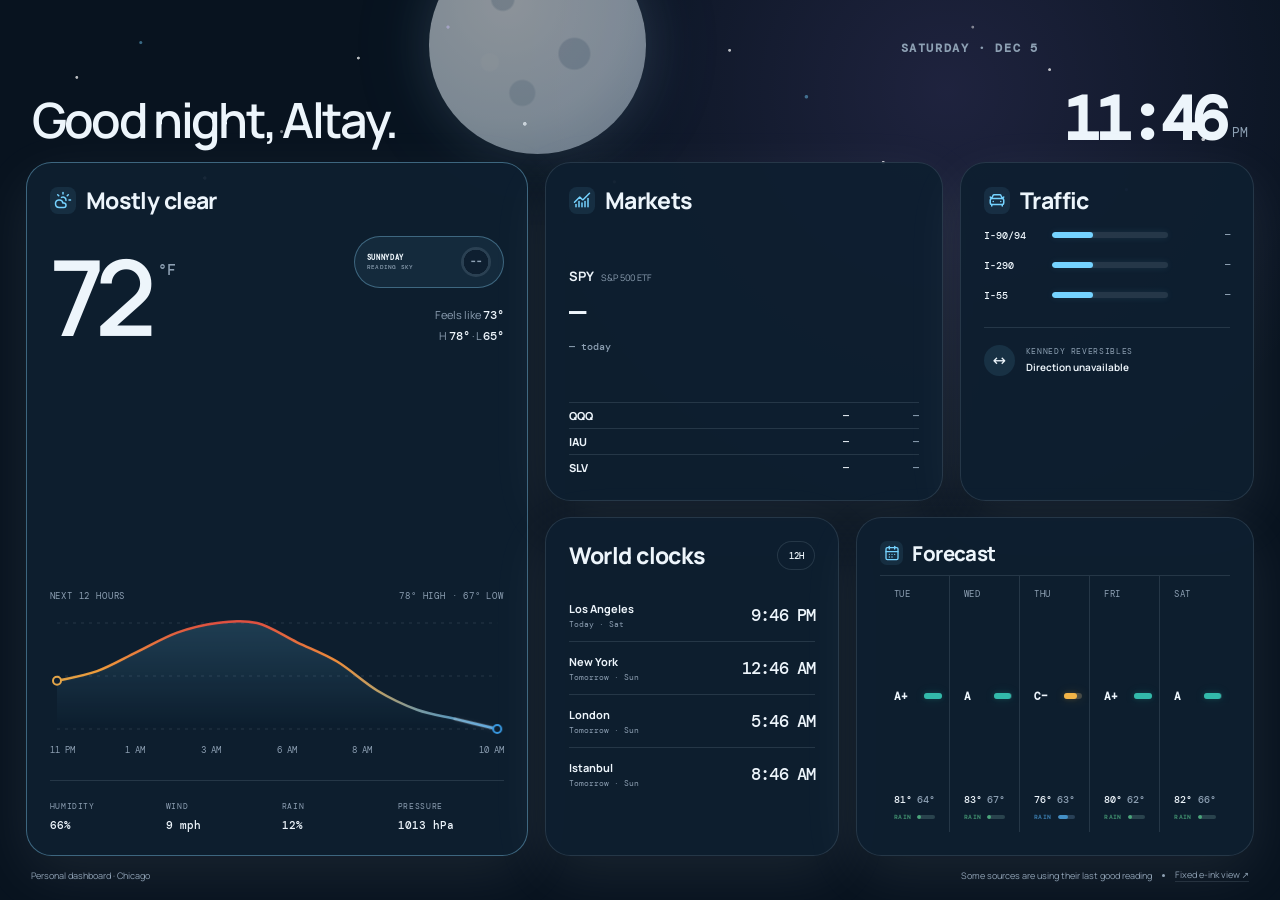
==== commit 8a0280f9: "Unify dashboard title icons" ====
--- a/index.html
+++ b/index.html
@@ -1,5 +1,5 @@
 <!doctype html>
-<html lang="en" data-route="dashboard" data-theme="daybreak" data-build="20260824-10">
+<html lang="en" data-route="dashboard" data-theme="daybreak" data-build="20260824-11">
 <head>
   <meta charset="utf-8">
   <meta http-equiv="Cache-Control" content="no-cache, no-store, must-revalidate">
@@ -21,7 +21,7 @@
   <link rel="preconnect" href="https://fonts.googleapis.com">
   <link rel="preconnect" href="https://fonts.gstatic.com" crossorigin>
   <link href="https://fonts.googleapis.com/css2?family=DM+Mono:wght@400;500&amp;family=Manrope:wght@400;500;600;700;800&amp;display=swap" rel="stylesheet">
-  <link rel="stylesheet" href="styles-v2.css?v=20260824-10">
+  <link rel="stylesheet" href="styles-v2.css?v=20260824-11">
 </head>
 <body>
   <div class="ambient ambient-one" aria-hidden="true"></div>
@@ -105,7 +105,7 @@
         <div class="panel-head">
           <div>
             <p class="panel-kicker">WEATHER</p>
-            <h2 class="title-label"><span class="title-icon weather-glyph" id="weatherGlyph" aria-hidden="true">○</span><span id="weatherSummary">Loading Chicago sky…</span></h2>
+            <h2 class="title-label"><span class="title-icon title-icon--weather weather-glyph" id="weatherGlyph" data-icon="cloud" aria-hidden="true"></span><span id="weatherSummary">Loading Chicago sky…</span></h2>
           </div>
           <span class="status-chip" id="weatherStatus">LIVE</span>
         </div>
@@ -150,7 +150,7 @@
         <div class="panel-head">
           <div>
             <p class="panel-kicker">MARKET PULSE</p>
-            <h2 class="title-label"><span class="title-icon" aria-hidden="true">↗</span><span>Markets</span></h2>
+            <h2 class="title-label"><span class="title-icon title-icon--market" aria-hidden="true"></span><span>Markets</span></h2>
           </div>
           <span class="market-state" id="marketState">CHECKING</span>
         </div>
@@ -213,7 +213,7 @@
           <span class="skeleton-days"></span>
         </div>
         <div class="forecast-title">
-          <p class="panel-kicker title-label"><span class="title-icon" aria-hidden="true">▦</span><span>Forecast</span></p>
+          <p class="panel-kicker title-label"><span class="title-icon title-icon--calendar" aria-hidden="true"></span><span>Forecast</span></p>
           <p id="forecastNarrative">A quick read on the next few days.</p>
         </div>
         <div class="forecast-days" id="forecastDays"></div>
@@ -240,6 +240,6 @@
 
   <script>window.__PRELOADED_DASHBOARD__ = null;</script>
   <script src="config.js"></script>
-  <script type="module" src="app-v2.js?v=20260824-10"></script>
+  <script type="module" src="app-v2.js?v=20260824-11"></script>
 </body>
 </html>
--- a/styles-v2.css
+++ b/styles-v2.css
@@ -536,6 +536,7 @@
 .panel h2 { margin: 0; font-size: 17px; line-height: 1.25; letter-spacing: -.025em; font-weight: 650; }
 .title-label { display: flex; align-items: center; gap: .42em; }
 .title-icon {
+  --title-icon: url("./assets/icons/weather-cloud-sun.svg");
   display: inline-grid;
   width: 1.15em;
   height: 1.15em;
@@ -543,35 +544,26 @@
   place-items: center;
   border-radius: .34em;
   color: var(--accent);
-  background: color-mix(in srgb, var(--accent) 11%, transparent);
-  font: 700 .68em/1 var(--sans);
-  letter-spacing: 0;
-  filter: grayscale(.18);
-}
-.title-icon--car { position: relative; filter: none; }
-.title-icon--car::before {
-  position: absolute;
-  top: 31%;
-  left: 19%;
-  width: 62%;
-  height: 35%;
-  border-radius: 30% 36% 20% 20%;
+  background: color-mix(in srgb, var(--accent) 9%, transparent);
+}
+.title-icon::before {
+  width: 68%;
+  height: 68%;
   background: currentColor;
-  clip-path: polygon(17% 0, 68% 0, 87% 38%, 100% 47%, 100% 100%, 0 100%, 0 47%);
   content: "";
-}
-.title-icon--car::after {
-  position: absolute;
-  bottom: 17%;
-  left: 27%;
-  width: 14%;
-  aspect-ratio: 1;
-  border: .07em solid color-mix(in srgb, var(--surface-solid) 90%, transparent);
-  border-radius: 50%;
-  background: currentColor;
-  box-shadow: .32em 0 0 -.07em currentColor, .32em 0 0 0 color-mix(in srgb, var(--surface-solid) 90%, transparent);
-  content: "";
-}
+  -webkit-mask: var(--title-icon) center / contain no-repeat;
+  mask: var(--title-icon) center / contain no-repeat;
+}
+.title-icon--market { --title-icon: url("./assets/icons/chart.svg"); }
+.title-icon--car { --title-icon: url("./assets/icons/car.svg"); }
+.title-icon--calendar { --title-icon: url("./assets/icons/calendar.svg"); }
+.title-icon--weather { --title-icon: url("./assets/icons/weather-cloud-sun.svg"); }
+.title-icon--weather[data-icon="sun"] { --title-icon: url("./assets/icons/weather-sun.svg"); }
+.title-icon--weather[data-icon="moon"] { --title-icon: url("./assets/icons/weather-moon.svg"); }
+.title-icon--weather[data-icon="rain"] { --title-icon: url("./assets/icons/weather-rain.svg"); }
+.title-icon--weather[data-icon="storm"] { --title-icon: url("./assets/icons/weather-storm.svg"); }
+.title-icon--weather[data-icon="snow"] { --title-icon: url("./assets/icons/weather-snow.svg"); }
+.title-icon--weather[data-icon="fog"] { --title-icon: url("./assets/icons/weather-fog.svg"); }
 .status-chip, .market-state, .tiny-time {
   flex: 0 0 auto;
   border-radius: 999px;
@@ -580,7 +572,7 @@
 }
 .status-chip { padding: 6px 9px; color: var(--positive); background: color-mix(in srgb, var(--positive) 10%, transparent); }
 .market-state, .tiny-time { padding-top: 3px; color: var(--muted); }
-.weather-glyph { margin-right: 4px; color: var(--accent); font-size: 15px; vertical-align: -1px; }
+.weather-glyph { margin: 0; color: var(--accent); font-size: inherit; vertical-align: initial; }
 .weather-side { display: flex; flex-direction: column; align-items: flex-end; gap: 10px; }
 .sunnyday-score {
   --score-progress: 0%;
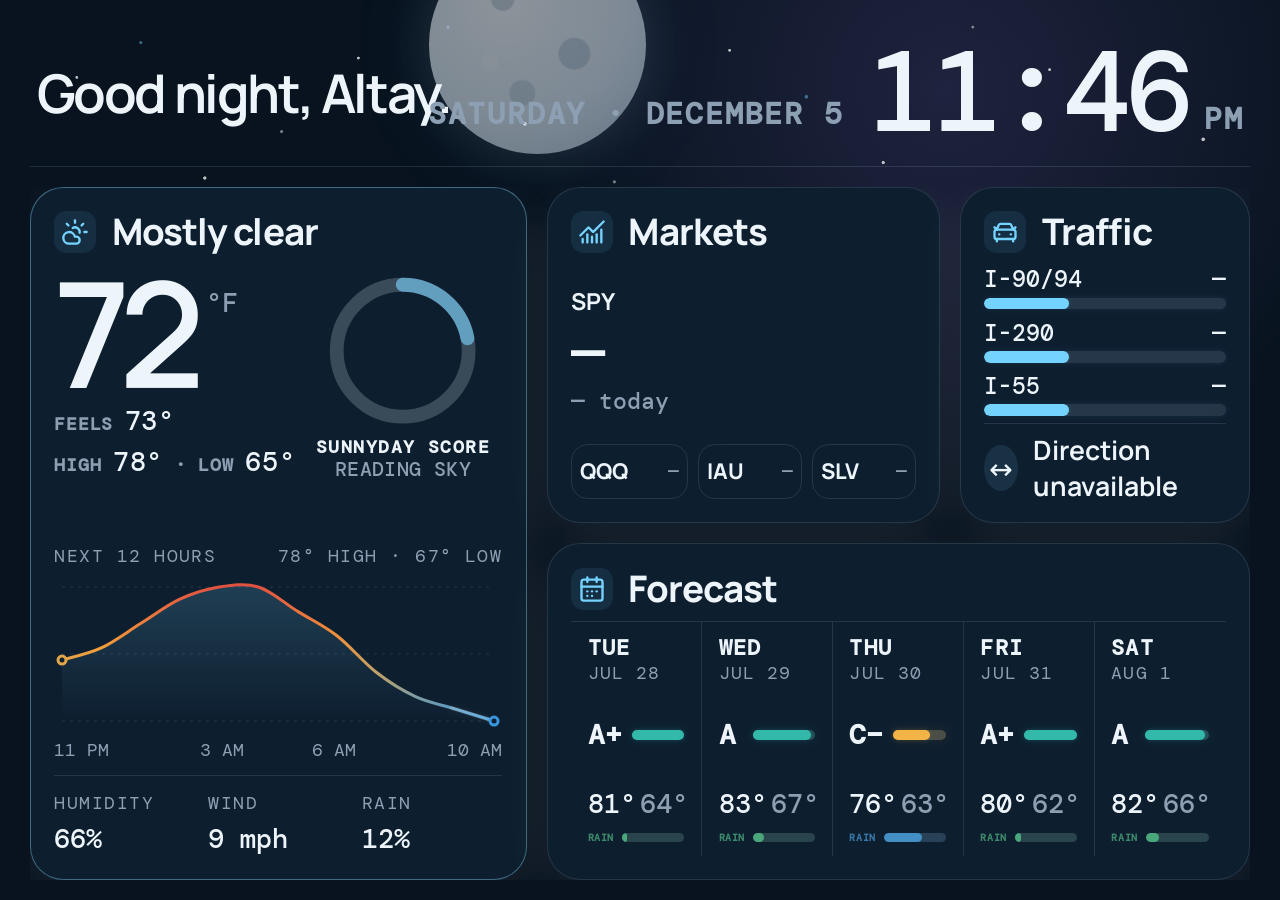
==== commit 6d21cf56: "Unify standard and Echo dashboard layouts" ====
--- a/index.html
+++ b/index.html
@@ -1,5 +1,5 @@
 <!doctype html>
-<html lang="en" data-route="dashboard" data-theme="daybreak" data-build="20260824-11">
+<html lang="en" data-route="echo" data-adaptive="true" data-theme="weather" data-build="20260824-12">
 <head>
   <meta charset="utf-8">
   <meta http-equiv="Cache-Control" content="no-cache, no-store, must-revalidate">
@@ -16,14 +16,32 @@
       echoUrl.search = params.toString();
       location.replace(echoUrl);
     }
+    try {
+      const parts = Object.fromEntries(new Intl.DateTimeFormat("en-US", {
+        timeZone: "America/Chicago",
+        hour: "2-digit",
+        minute: "2-digit",
+        hour12: false
+      }).formatToParts(new Date()).filter((part) => part.type !== "literal").map((part) => [part.type, part.value]));
+      const cached = JSON.parse(localStorage.getItem("altay_dashboard_snapshot_v3") || "null");
+      const minutes = (value, fallback) => {
+        const match = String(value || "").match(/T(\d{2}):(\d{2})/);
+        return match ? Number(match[1]) * 60 + Number(match[2]) : fallback;
+      };
+      const nowMinutes = (Number(parts.hour) % 24) * 60 + Number(parts.minute);
+      const sunrise = minutes(cached?.weather?.daily?.sunrise?.[0], 7 * 60);
+      const sunset = minutes(cached?.weather?.daily?.sunset?.[0], 20 * 60);
+      document.documentElement.dataset.theme = nowMinutes < sunrise || nowMinutes >= sunset ? "afterdark" : "weather";
+    } catch {}
   </script>
   <title>Altay's Dashboard</title>
   <link rel="preconnect" href="https://fonts.googleapis.com">
   <link rel="preconnect" href="https://fonts.gstatic.com" crossorigin>
   <link href="https://fonts.googleapis.com/css2?family=DM+Mono:wght@400;500&amp;family=Manrope:wght@400;500;600;700;800&amp;display=swap" rel="stylesheet">
-  <link rel="stylesheet" href="styles-v2.css?v=20260824-11">
+  <link rel="stylesheet" href="styles-v2.css?v=20260824-12">
+  <link rel="stylesheet" href="echo/echo.css?v=20260824-12">
 </head>
-<body>
+<body class="is-echo-route is-adaptive-route">
   <div class="ambient ambient-one" aria-hidden="true"></div>
   <div class="ambient ambient-two" aria-hidden="true"></div>
   <div class="scene-effects" aria-hidden="true">
@@ -35,64 +53,34 @@
     <canvas class="weather-precip" id="weatherPrecip" aria-hidden="true"></canvas>
   </div>
 
-  <main class="shell">
-    <header class="topbar">
-      <span class="topbar-spacer" aria-hidden="true"></span>
-
-      <div class="location-pill" aria-label="Dashboard location">
-        <span class="live-dot"></span>
-        <span id="locationLabel">Chicago, IL</span>
+  <main class="shell echo-shell adaptive-shell">
+    <header class="echo-masthead">
+      <div class="echo-date-block">
+        <p class="echo-greeting" id="greeting">Good morning, Altay.</p>
       </div>
 
-      <div class="header-actions">
+      <div class="echo-place-block">
+        <div class="location-pill" aria-label="Dashboard location">
+          <span class="live-dot"></span>
+          <span id="locationLabel">Chicago, IL</span>
+        </div>
         <p class="last-sync" id="lastSync">Waiting for signal</p>
-        <button class="icon-button" id="refreshButton" type="button" aria-label="Refresh dashboard" title="Refresh dashboard">↻</button>
-        <button class="keep-awake-button" id="keepAwakeButton" type="button" data-state="ready" aria-label="Keep display awake" aria-pressed="false" title="Keep display awake"><span class="keep-awake-dot" aria-hidden="true"></span><span class="keep-awake-label">DISPLAY</span></button>
-        <div class="theme-control">
-          <button class="theme-button" id="themeButton" type="button" aria-expanded="false" aria-controls="themeMenu">
-            <span class="theme-swatch" aria-hidden="true"></span>
-            <span id="themeButtonLabel">Daybreak</span>
-            <span class="chevron" aria-hidden="true">⌄</span>
-          </button>
-          <div class="theme-menu" id="themeMenu" role="menu" hidden>
-            <button type="button" role="menuitem" data-theme-value="auto">
-              <span class="menu-swatch swatch-auto"></span><span>Auto<small>Follows sunrise and sunset</small></span>
-            </button>
-            <button type="button" role="menuitem" data-theme-value="daybreak">
-              <span class="menu-swatch swatch-daybreak"></span><span>Daybreak<small>Warm and airy</small></span>
-            </button>
-            <button type="button" role="menuitem" data-theme-value="afterdark">
-              <span class="menu-swatch swatch-afterdark"></span><span>After dark<small>Deep blue focus</small></span>
-            </button>
-            <button type="button" role="menuitem" data-theme-value="weather">
-              <span class="menu-swatch swatch-weather"></span><span>Weather<small>Follows the sky</small></span>
-            </button>
-            <button type="button" role="menuitem" data-theme-value="eink">
-              <span class="menu-swatch swatch-eink"></span><span>E-ink<small>Pure monochrome</small></span>
-            </button>
-          </div>
+        <span id="dataHealth" class="echo-data-health">Connecting to live sources</span>
+      </div>
+
+      <div class="echo-clock-actions">
+        <div class="local-time" data-detail="world" tabindex="0" role="button" aria-label="Current local time. Open world clocks.">
+          <p class="echo-date" id="dateEyebrow">TUESDAY · AUGUST 12</p>
+          <div class="echo-time-line"><time id="localTime">--:--</time><span class="echo-meridiem" id="localSeconds">--</span></div>
         </div>
       </div>
     </header>
 
-    <section class="intro">
-      <div>
-        <p class="eyebrow" id="dateEyebrow">MONDAY · JUL 27</p>
-        <h1><span id="greeting">Good afternoon, Altay.</span></h1>
-      </div>
-      <div class="local-time" aria-label="Current local time">
-        <p>LOCAL TIME</p>
-        <time id="localTime">--:--</time>
-        <span id="localSeconds">--</span>
-      </div>
-    </section>
-
-    <nav class="mobile-tabs" id="mobileTabs" aria-label="Dashboard sections">
-      <button type="button" data-mobile-view-value="weather" aria-selected="true"><span>☀</span>Weather</button>
-      <button type="button" data-mobile-view-value="markets" aria-selected="false"><span>↗</span>Markets</button>
-      <button type="button" data-mobile-view-value="traffic" aria-selected="false"><span>⇄</span>Traffic</button>
-      <button type="button" data-mobile-view-value="world" aria-selected="false"><span>◷</span>Clocks</button>
-      <button type="button" data-mobile-view-value="forecast" aria-selected="false"><span>▦</span>Week</button>
+    <nav class="mobile-tabs adaptive-tabs" id="mobileTabs" aria-label="Dashboard sections">
+      <button type="button" data-mobile-view-value="weather" aria-selected="true">Weather</button>
+      <button type="button" data-mobile-view-value="markets" aria-selected="false">Markets</button>
+      <button type="button" data-mobile-view-value="traffic" aria-selected="false">Traffic</button>
+      <button type="button" data-mobile-view-value="forecast" aria-selected="false">Forecast</button>
     </nav>
 
     <section class="dashboard-grid" data-mobile-view="weather" aria-label="Live briefing">
@@ -111,24 +99,36 @@
         </div>
 
         <div class="weather-now">
-          <div class="temperature"><span id="temperature">--</span><sup>°F</sup></div>
+          <div class="weather-reading">
+            <div class="temperature"><span id="temperature">--</span><sup>°F</sup></div>
+            <div class="weather-meta">
+              <p>FEELS <strong id="feelsLike">--°</strong></p>
+              <p>HIGH <strong id="highTemp">--°</strong> <span aria-hidden="true">·</span> LOW <strong id="lowTemp">--°</strong></p>
+            </div>
+          </div>
           <div class="weather-side">
             <a class="sunnyday-score" id="sunnyDayScore" href="https://altayatik.com/sunnyday/" aria-label="Open SunnyDay weather score">
-              <span class="sunnyday-score-copy"><small>SUNNYDAY</small><span id="sunnyDayScoreLabel">READING SKY</span></span>
-              <strong id="sunnyDayScoreValue">--</strong>
+              <span class="sunnyday-ring" aria-hidden="true">
+                <svg viewBox="0 0 100 100" focusable="false">
+                  <defs>
+                    <linearGradient id="sunnyScoreGreat" x1="0%" y1="0%" x2="100%" y2="100%"><stop stop-color="#4ade80"></stop><stop offset="100%" stop-color="#a7f3d0"></stop></linearGradient>
+                    <linearGradient id="sunnyScoreGood" x1="0%" y1="0%" x2="100%" y2="100%"><stop stop-color="#34d399"></stop><stop offset="100%" stop-color="#7dd3fc"></stop></linearGradient>
+                    <linearGradient id="sunnyScoreMixed" x1="0%" y1="0%" x2="100%" y2="100%"><stop stop-color="#fbbf24"></stop><stop offset="100%" stop-color="#7dd3fc"></stop></linearGradient>
+                    <linearGradient id="sunnyScoreRisky" x1="0%" y1="0%" x2="100%" y2="100%"><stop stop-color="#fb923c"></stop><stop offset="100%" stop-color="#fbbf24"></stop></linearGradient>
+                    <linearGradient id="sunnyScorePoor" x1="0%" y1="0%" x2="100%" y2="100%"><stop stop-color="#fb7185"></stop><stop offset="100%" stop-color="#fb923c"></stop></linearGradient>
+                  </defs>
+                  <circle class="sunnyday-ring-track" cx="50" cy="50" r="43"></circle>
+                  <circle class="sunnyday-ring-fill" id="sunnyDayScoreRing" cx="50" cy="50" r="43" pathLength="100"></circle>
+                </svg>
+                <strong id="sunnyDayScoreValue">--</strong>
+              </span>
+              <span class="sunnyday-score-copy"><small>SUNNYDAY SCORE</small><span id="sunnyDayScoreLabel">READING SKY</span></span>
             </a>
-            <div class="weather-meta">
-              <p>Feels like <strong id="feelsLike">--°</strong></p>
-              <p>H <strong id="highTemp">--°</strong> · L <strong id="lowTemp">--°</strong></p>
-            </div>
           </div>
         </div>
 
         <div class="weather-chart">
-          <div class="chart-labels">
-            <span>NEXT 12 HOURS</span>
-            <span id="weatherRange">--° — --°</span>
-          </div>
+          <div class="chart-labels"><span>NEXT 12 HOURS</span><span id="weatherRange">--° — --°</span></div>
           <div class="chart-canvas" id="weatherChart" aria-label="Hourly temperature chart"></div>
           <div class="chart-times" id="weatherTimes"></div>
         </div>
@@ -142,88 +142,38 @@
       </article>
 
       <article class="panel market-panel is-loading" data-detail="markets" tabindex="0" role="button" aria-label="Open detailed markets">
-        <div class="skeleton-layer skeleton-card" aria-hidden="true">
-          <span class="skeleton-short"></span><span class="skeleton-medium"></span>
-          <span class="skeleton-value"></span><span class="skeleton-chart-small"></span>
-          <span class="skeleton-rows"></span>
-        </div>
-        <div class="panel-head">
-          <div>
-            <p class="panel-kicker">MARKET PULSE</p>
-            <h2 class="title-label"><span class="title-icon title-icon--market" aria-hidden="true"></span><span>Markets</span></h2>
-          </div>
-          <span class="market-state" id="marketState">CHECKING</span>
-        </div>
-
+        <div class="skeleton-layer skeleton-card" aria-hidden="true"><span class="skeleton-short"></span><span class="skeleton-medium"></span><span class="skeleton-value"></span><span class="skeleton-chart-small"></span><span class="skeleton-rows"></span></div>
+        <div class="panel-head"><div><p class="panel-kicker">MARKET PULSE</p><h2 class="title-label"><span class="title-icon title-icon--market" aria-hidden="true"></span><span>Markets</span></h2></div><span class="market-state" id="marketState">CHECKING</span></div>
         <div class="market-feature">
-          <div>
-            <p><strong>SPY</strong><span>S&P 500 ETF</span></p>
-            <h3 id="spyPrice">—</h3>
-            <span class="delta" id="spyDelta">—</span>
-          </div>
+          <div><p><strong>SPY</strong><span>S&amp;P 500 ETF</span></p><h3 id="spyPrice">—</h3><span class="delta" id="spyDelta">—</span></div>
           <div class="mini-chart" id="spyChart" aria-label="SPY five-day chart"></div>
         </div>
-
-        <div class="ticker-list" id="tickerList">
-          <div class="ticker-row skeleton-row"><span>QQQ</span><b>—</b><em>—</em></div>
-          <div class="ticker-row skeleton-row"><span>IAU</span><b>—</b><em>—</em></div>
-          <div class="ticker-row skeleton-row"><span>SLV</span><b>—</b><em>—</em></div>
-        </div>
+        <div class="ticker-list" id="tickerList"><div class="ticker-row skeleton-row"><span>QQQ</span><b>—</b><em>—</em></div><div class="ticker-row skeleton-row"><span>IAU</span><b>—</b><em>—</em></div><div class="ticker-row skeleton-row"><span>SLV</span><b>—</b><em>—</em></div></div>
         <p class="panel-note" id="marketNote">Prices refresh when a reliable snapshot is available.</p>
       </article>
 
       <article class="panel commute-panel is-loading" data-detail="traffic" tabindex="0" role="button" aria-label="Open detailed traffic">
-        <div class="skeleton-layer skeleton-card" aria-hidden="true">
-          <span class="skeleton-short"></span><span class="skeleton-medium"></span>
-          <span class="skeleton-route"></span><span class="skeleton-route"></span>
-          <span class="skeleton-route"></span>
-        </div>
-        <div class="panel-head">
-          <div>
-            <p class="panel-kicker">CHICAGO TRAFFIC</p>
-            <h2 class="title-label"><span class="title-icon title-icon--car" aria-hidden="true"></span><span>Traffic</span></h2>
-          </div>
-          <span class="tiny-time" id="trafficUpdated">NOW</span>
-        </div>
+        <div class="skeleton-layer skeleton-card" aria-hidden="true"><span class="skeleton-short"></span><span class="skeleton-medium"></span><span class="skeleton-route"></span><span class="skeleton-route"></span><span class="skeleton-route"></span></div>
+        <div class="panel-head"><div><p class="panel-kicker">CHICAGO TRAFFIC</p><h2 class="title-label"><span class="title-icon title-icon--car" aria-hidden="true"></span><span>Traffic</span></h2></div><span class="tiny-time" id="trafficUpdated">NOW</span></div>
         <div class="route-list" id="routeList">
           <div class="route"><span>I-90/94</span><div class="route-track"><i style="--fill:35%"></i></div><strong>—</strong></div>
           <div class="route"><span>I-290</span><div class="route-track"><i style="--fill:35%"></i></div><strong>—</strong></div>
           <div class="route"><span>I-55</span><div class="route-track"><i style="--fill:35%"></i></div><strong>—</strong></div>
         </div>
-        <div class="reversible" id="reversibleLanes">
-          <span>↔</span>
-          <p><small>KENNEDY REVERSIBLES</small><strong>Checking lane direction…</strong></p>
-        </div>
+        <div class="reversible" id="reversibleLanes"><span>↔</span><p><small>KENNEDY REVERSIBLES</small><strong>Checking lane direction…</strong></p></div>
       </article>
 
       <article class="panel world-panel" data-detail="world" tabindex="0" role="button" aria-label="Open detailed world clocks">
-        <div class="panel-head">
-          <div>
-            <p class="panel-kicker">WORLD WINDOWS</p>
-            <h2>World clocks</h2>
-          </div>
-          <button class="quiet-button" id="timeFormatButton" type="button" aria-label="Toggle time format">24H</button>
-        </div>
+        <div class="panel-head"><div><p class="panel-kicker">WORLD WINDOWS</p><h2>World clocks</h2></div><button class="quiet-button" id="timeFormatButton" type="button" aria-label="Toggle time format">24H</button></div>
         <div class="clock-list" id="clockList"></div>
       </article>
 
       <article class="panel forecast-panel is-loading" data-detail="forecast" tabindex="0" role="button" aria-label="Open detailed forecast">
-        <div class="skeleton-layer skeleton-forecast" aria-hidden="true">
-          <span class="skeleton-medium"></span><span class="skeleton-value"></span>
-          <span class="skeleton-days"></span>
-        </div>
-        <div class="forecast-title">
-          <p class="panel-kicker title-label"><span class="title-icon title-icon--calendar" aria-hidden="true"></span><span>Forecast</span></p>
-          <p id="forecastNarrative">A quick read on the next few days.</p>
-        </div>
+        <div class="skeleton-layer skeleton-forecast" aria-hidden="true"><span class="skeleton-medium"></span><span class="skeleton-value"></span><span class="skeleton-days"></span></div>
+        <div class="forecast-title"><p class="panel-kicker title-label"><span class="title-icon title-icon--calendar" aria-hidden="true"></span><span>Forecast</span></p><p id="forecastNarrative">A quick read on the next few days.</p></div>
         <div class="forecast-days" id="forecastDays"></div>
       </article>
     </section>
-
-    <footer>
-      <p>Personal dashboard · Chicago</p>
-      <div><span id="dataHealth">Connecting to live sources</span><i></i><a href="./e-ink/">Fixed e-ink view ↗</a></div>
-    </footer>
   </main>
 
   <iframe class="sunnyday-bridge" id="sunnyDayBridge" src="https://altayatik.com/sunnyday/?bridge=score" title="SunnyDay score data" tabindex="-1" aria-hidden="true"></iframe>
@@ -240,6 +190,6 @@
 
   <script>window.__PRELOADED_DASHBOARD__ = null;</script>
   <script src="config.js"></script>
-  <script type="module" src="app-v2.js?v=20260824-11"></script>
+  <script type="module" src="app-v2.js?v=20260824-12"></script>
 </body>
 </html>
--- a/echo/echo.css
+++ b/echo/echo.css
@@ -0,0 +1,673 @@
+/* Echo Show 15 ambient view.
+   Silk lays out the 1920×1080 panel as a 960×540 CSS viewport, so every
+   important value is sized for that canvas first and scales with its aspect. */
+
+html[data-route="echo"] {
+  min-width: 0;
+  background: var(--bg);
+}
+
+html[data-route="echo"] body {
+  width: 100vw;
+  height: 100vh;
+  height: 100dvh;
+  height: var(--echo-viewport-height, 100dvh);
+  min-width: 0;
+  overflow: hidden;
+}
+
+html[data-route="echo"] .echo-shell {
+  width: calc(100% - clamp(36px, 6.67vmin, 72px));
+  max-width: none;
+  height: 100vh;
+  height: 100dvh;
+  height: var(--echo-viewport-height, 100dvh);
+  padding: clamp(12px, 2.22vmin, 24px) 0;
+  grid-template-rows: clamp(88px, 16.3vmin, 176px) minmax(0, 1fr);
+  gap: clamp(12px, 2.22vmin, 24px);
+}
+
+html[data-route="echo"] .echo-masthead {
+  display: grid;
+  min-width: 0;
+  grid-template-columns: minmax(300px, 1fr) auto;
+  align-items: center;
+  gap: clamp(16px, 2.96vmin, 32px);
+  padding: 0 clamp(4px, .74vmin, 8px);
+  border-bottom: 1px solid var(--line);
+}
+
+html[data-route="echo"] .echo-date-block { min-width: 0; }
+
+html[data-route="echo"] .echo-greeting {
+  overflow: visible;
+  margin: 0;
+  color: var(--ink);
+  font: 650 clamp(28px, 5.93vmin, 64px)/1.05 var(--sans);
+  letter-spacing: -.045em;
+  white-space: nowrap;
+}
+
+html[data-route="echo"] .echo-place-block { display: none; }
+html[data-route="echo"] .echo-clock-actions { display: contents; }
+
+html[data-route="echo"] .local-time {
+  grid-column: 2;
+  grid-row: 1;
+  display: flex;
+  align-items: end;
+  gap: clamp(16px, 2.96vmin, 32px);
+  justify-self: end;
+  min-width: 0;
+  cursor: pointer;
+  outline: none;
+}
+
+html[data-route="echo"] .local-time:hover time,
+html[data-route="echo"] .local-time:focus-visible time { color: var(--accent); }
+
+html[data-route="echo"] .local-time .echo-date {
+  margin: 0 0 clamp(8px, 1.48vmin, 16px);
+  color: var(--muted);
+  font: 650 clamp(18px, 3.33vmin, 36px)/1.1 var(--mono);
+  letter-spacing: .06em;
+  text-align: right;
+  white-space: nowrap;
+}
+
+html[data-route="echo"] .echo-time-line {
+  display: flex;
+  align-items: flex-end;
+  justify-content: flex-end;
+  gap: clamp(8px, 1.48vmin, 16px);
+}
+
+html[data-route="echo"] .local-time time {
+  font-size: clamp(68px, 12.59vmin, 136px);
+  line-height: .9;
+  letter-spacing: -.035em;
+  font-variant-numeric: tabular-nums;
+  transition: color .2s ease;
+}
+
+html[data-route="echo"] .local-time .echo-meridiem {
+  display: block;
+  padding-bottom: clamp(6px, 1.11vmin, 12px);
+  color: var(--muted);
+  font: 700 clamp(18px, 3.33vmin, 36px)/1 var(--mono);
+  letter-spacing: .06em;
+}
+
+html[data-route="echo"] .dashboard-grid {
+  display: grid;
+  min-width: 0;
+  min-height: 0;
+  grid-template-columns: repeat(12, minmax(0, 1fr));
+  grid-template-rows: repeat(2, minmax(0, 1fr));
+  gap: clamp(12px, 2.22vmin, 24px);
+  overflow: hidden;
+}
+
+html[data-route="echo"] .panel {
+  min-width: 0;
+  min-height: 0;
+  padding: clamp(14px, 2.59vmin, 28px);
+  border-radius: clamp(20px, 3.7vmin, 40px);
+  background: color-mix(in srgb, var(--surface-solid) 96%, transparent);
+  box-shadow: 0 clamp(10px, 1.85vmin, 20px) clamp(32px, 5.93vmin, 64px) color-mix(in srgb, var(--ink) 8%, transparent);
+  backdrop-filter: none;
+  animation: none;
+}
+
+html[data-route="echo"] .panel > :not(.skeleton-layer) { transition: opacity .24s ease; }
+html[data-route="echo"] .panel.is-loading > :not(.skeleton-layer) { visibility: hidden; }
+html[data-route="echo"] .skeleton-layer {
+  overflow: hidden;
+  padding: clamp(14px, 2.59vmin, 28px);
+}
+html[data-route="echo"] .skeleton-layer span {
+  background:
+    linear-gradient(100deg, transparent 15%, color-mix(in srgb, var(--ink) 13%, transparent) 35%, transparent 55%) 200% 0 / 200% 100%,
+    color-mix(in srgb, var(--ink) 9%, transparent);
+}
+
+html[data-route="echo"] .weather-panel {
+  display: flex !important;
+  grid-column: 1 / 6;
+  grid-row: 1 / 3;
+  border-color: color-mix(in srgb, var(--accent) 32%, var(--line));
+}
+
+html[data-route="echo"] .market-panel {
+  display: flex !important;
+  grid-column: 6 / 10;
+  grid-row: 1;
+  flex-direction: column;
+}
+
+html[data-route="echo"] .commute-panel {
+  display: flex !important;
+  grid-column: 10 / 13;
+  grid-row: 1;
+  flex-direction: column;
+}
+
+html[data-route="echo"] .forecast-panel {
+  display: flex !important;
+  grid-column: 6 / 13;
+  grid-row: 2;
+  flex-direction: column;
+  align-items: stretch;
+  gap: 0;
+}
+
+html[data-route="echo"] .world-panel { display: none !important; }
+
+html[data-route="echo"] .panel-head {
+  min-height: clamp(28px, 5.19vmin, 56px);
+  gap: clamp(8px, 1.48vmin, 16px);
+}
+
+html[data-route="echo"] .panel h2 {
+  font-size: clamp(22px, 4.07vmin, 44px);
+  line-height: 1.08;
+  font-weight: 750;
+}
+
+html[data-route="echo"] .panel-kicker,
+html[data-route="echo"] .status-chip,
+html[data-route="echo"] .market-state,
+html[data-route="echo"] .tiny-time { display: none; }
+
+html[data-route="echo"] .weather-now {
+  display: grid;
+  grid-template-columns: minmax(0, 1fr) auto;
+  align-items: center;
+  gap: clamp(8px, 1.48vmin, 16px);
+  margin-top: clamp(10px, 1.85vmin, 20px);
+}
+
+html[data-route="echo"] .weather-reading { min-width: 0; }
+
+html[data-route="echo"] .temperature {
+  font-size: clamp(88px, 16.3vmin, 176px);
+  line-height: .78;
+  font-weight: 600;
+  letter-spacing: -.085em;
+}
+
+html[data-route="echo"] .temperature sup {
+  margin: clamp(7px, 1.3vmin, 14px) 0 0 clamp(8px, 1.48vmin, 16px);
+  font-size: clamp(16px, 2.96vmin, 32px);
+}
+
+html[data-route="echo"] .weather-meta {
+  display: grid;
+  gap: clamp(4px, .74vmin, 8px);
+  margin-top: clamp(9px, 1.67vmin, 18px);
+  padding: 0;
+  text-align: left;
+}
+
+html[data-route="echo"] .weather-meta p {
+  margin: 0;
+  color: var(--muted);
+  font: 600 clamp(11px, 2.04vmin, 22px)/1.2 var(--mono);
+  letter-spacing: .04em;
+  white-space: nowrap;
+}
+
+html[data-route="echo"] .weather-meta strong {
+  color: var(--ink);
+  font-size: clamp(16px, 2.96vmin, 32px);
+}
+
+html[data-route="echo"] .weather-side {
+  display: block;
+  align-self: center;
+}
+
+html[data-route="echo"] .sunnyday-score {
+  --score-color: #d59628;
+  width: clamp(112px, 20.74vmin, 224px);
+  min-width: clamp(112px, 20.74vmin, 224px);
+  min-height: clamp(118px, 21.85vmin, 236px);
+  display: grid;
+  grid-template-rows: auto auto;
+  justify-items: center;
+  gap: clamp(6px, 1.11vmin, 12px);
+  padding: 0;
+  border: 0;
+  border-radius: 0;
+  background: transparent;
+}
+
+html[data-route="echo"] .sunnyday-ring {
+  grid-row: 1;
+  position: relative;
+  width: clamp(92px, 17.04vmin, 184px);
+  height: clamp(92px, 17.04vmin, 184px);
+  display: grid;
+  place-items: center;
+  border-radius: 50%;
+}
+
+html[data-route="echo"] .sunnyday-ring svg {
+  position: absolute;
+  inset: 0;
+  width: 100%;
+  height: 100%;
+  overflow: visible;
+  transform: rotate(-90deg);
+}
+
+html[data-route="echo"] .sunnyday-ring-track,
+html[data-route="echo"] .sunnyday-ring-fill {
+  fill: none;
+  stroke-width: 9;
+}
+
+html[data-route="echo"] .sunnyday-ring-track {
+  stroke: color-mix(in srgb, var(--ink) 10%, var(--line));
+}
+
+html[data-route="echo"] .sunnyday-ring-fill {
+  stroke: var(--score-color);
+  stroke-linecap: round;
+  stroke-dasharray: 100;
+  stroke-dashoffset: 100;
+  transition: stroke-dashoffset .7s cubic-bezier(.2, .78, .22, 1), stroke .35s ease;
+}
+
+html[data-route="echo"] .sunnyday-ring > strong {
+  position: relative;
+  z-index: 1;
+  color: var(--ink);
+  font-size: clamp(36px, 6.67vmin, 72px);
+  font-weight: 650;
+  line-height: 1;
+  letter-spacing: -.05em;
+}
+
+html[data-route="echo"] .sunnyday-score:not(.is-ready) .sunnyday-ring > strong { color: transparent; }
+html[data-route="echo"] .sunnyday-score:not(.is-ready) .sunnyday-ring-fill {
+  stroke: color-mix(in srgb, var(--accent) 56%, var(--line));
+  stroke-dashoffset: 78;
+  animation: echo-score-wait 1.15s ease-in-out infinite alternate;
+}
+
+html[data-route="echo"] .sunnyday-score[data-score-band="great"] .sunnyday-ring-fill { stroke: url(#sunnyScoreGreat); }
+html[data-route="echo"] .sunnyday-score[data-score-band="good"] .sunnyday-ring-fill { stroke: url(#sunnyScoreGood); }
+html[data-route="echo"] .sunnyday-score[data-score-band="mixed"] .sunnyday-ring-fill { stroke: url(#sunnyScoreMixed); }
+html[data-route="echo"] .sunnyday-score[data-score-band="risky"] .sunnyday-ring-fill { stroke: url(#sunnyScoreRisky); }
+html[data-route="echo"] .sunnyday-score[data-score-band="poor"] .sunnyday-ring-fill { stroke: url(#sunnyScorePoor); }
+
+html[data-route="echo"] .sunnyday-score-copy {
+  grid-row: 2;
+  justify-items: center;
+  gap: clamp(2px, .37vmin, 4px);
+  text-align: center;
+}
+
+html[data-route="echo"] .sunnyday-score-copy small {
+  font-size: clamp(11px, 2.04vmin, 22px);
+  letter-spacing: .08em;
+  white-space: nowrap;
+}
+
+html[data-route="echo"] .sunnyday-score-copy > span {
+  max-width: clamp(112px, 20.74vmin, 224px);
+  color: var(--muted);
+  font-size: clamp(12px, 2.22vmin, 24px);
+  letter-spacing: .02em;
+}
+
+html[data-route="echo"] .weather-chart {
+  margin-top: auto;
+  padding-top: clamp(9px, 1.67vmin, 18px);
+}
+
+html[data-route="echo"] .chart-labels {
+  margin-bottom: clamp(7px, 1.3vmin, 14px);
+  font-size: clamp(11px, 2.04vmin, 22px);
+  letter-spacing: .08em;
+}
+
+html[data-route="echo"] .chart-canvas {
+  width: 100%;
+  height: clamp(90px, 16.67vmin, 180px);
+  overflow: hidden;
+}
+
+html[data-route="echo"] .chart-times {
+  grid-template-columns: repeat(4, 1fr);
+  margin-top: clamp(5px, .93vmin, 10px);
+  font-size: clamp(11px, 2.04vmin, 22px);
+}
+
+html[data-route="echo"] .chart-times span:nth-child(2),
+html[data-route="echo"] .chart-times span:nth-child(3) { text-align: center; }
+html[data-route="echo"] .chart-line,
+html[data-route="echo"] .market-line { stroke-dasharray: 1; stroke-dashoffset: 1; }
+html[data-route="echo"] .chart-line { stroke-width: 3; }
+html[data-route="echo"] .chart-dot { stroke-width: 3; }
+html[data-route="echo"] .chart-line.is-drawing { animation: draw .7s .05s ease-out both; }
+html[data-route="echo"] .chart-area { animation: chart-area-in .22s .72s ease-out both; }
+html[data-route="echo"] .chart-dot { animation: chart-dot-in .2s .72s ease-out both; }
+
+html[data-route="echo"] .metric-row {
+  grid-template-columns: repeat(3, 1fr);
+  gap: clamp(8px, 1.48vmin, 16px);
+  margin-top: clamp(8px, 1.48vmin, 16px);
+  padding-top: clamp(9px, 1.67vmin, 18px);
+}
+
+html[data-route="echo"] .metric-row div:nth-child(4) { display: none; }
+html[data-route="echo"] .metric-row span {
+  margin-bottom: clamp(4px, .74vmin, 8px);
+  font-size: clamp(11px, 2.04vmin, 22px);
+}
+html[data-route="echo"] .metric-row strong { font-size: clamp(16px, 2.96vmin, 32px); }
+
+html[data-route="echo"] .market-feature {
+  min-height: 0;
+  flex: 1 1 auto;
+  grid-template-columns: max-content minmax(96px, 1fr);
+  align-items: center;
+  gap: clamp(10px, 1.85vmin, 20px);
+  margin-top: clamp(5px, .93vmin, 10px);
+}
+
+html[data-route="echo"] .market-feature p strong { font-size: clamp(14px, 2.59vmin, 28px); }
+html[data-route="echo"] .market-feature p span { display: none; }
+html[data-route="echo"] .market-feature > div:first-child { min-width: 0; }
+html[data-route="echo"] .market-feature h3 {
+  margin: clamp(5px, .93vmin, 10px) 0 clamp(2px, .37vmin, 4px);
+  font-size: clamp(34px, 6.3vmin, 68px);
+  line-height: 1;
+  white-space: nowrap;
+}
+html[data-route="echo"] .delta { font-size: clamp(14px, 2.59vmin, 28px); }
+html[data-route="echo"] .mini-chart {
+  width: 100%;
+  height: clamp(70px, 12.96vmin, 140px);
+  min-height: 0;
+  overflow: hidden;
+}
+html[data-route="echo"] .market-line { stroke-width: 3; }
+html[data-route="echo"] .market-line.is-drawing { animation: draw .6s .05s ease-out both; }
+html[data-route="echo"] .market-area { animation: chart-area-in .2s .65s ease-out both; }
+
+html[data-route="echo"] .ticker-list {
+  display: grid;
+  grid-template-columns: minmax(0, 1.08fr) repeat(2, minmax(0, .96fr));
+  gap: clamp(6px, 1.11vmin, 12px);
+  margin-top: clamp(5px, .93vmin, 10px);
+  border: 0;
+}
+
+html[data-route="echo"] .ticker-row {
+  grid-template-columns: minmax(0, 1fr) auto;
+  gap: clamp(2px, .37vmin, 4px);
+  padding: clamp(7px, 1.3vmin, 14px) clamp(5px, .93vmin, 10px);
+  border: 1px solid var(--line);
+  border-radius: clamp(10px, 1.85vmin, 20px);
+}
+html[data-route="echo"] .ticker-row span {
+  min-width: 0;
+  font-size: clamp(13px, 2.41vmin, 26px);
+  white-space: nowrap;
+}
+html[data-route="echo"] .ticker-row b { display: none; }
+html[data-route="echo"] .ticker-row em {
+  font-size: clamp(11px, 2.04vmin, 22px);
+  letter-spacing: -.035em;
+  white-space: nowrap;
+}
+
+html[data-route="echo"] .route-list {
+  display: grid;
+  min-height: 0;
+  flex: 0 0 auto;
+  gap: clamp(5px, .93vmin, 10px);
+  margin-top: clamp(4px, .74vmin, 8px);
+}
+
+html[data-route="echo"] .route {
+  display: grid;
+  grid-template-columns: 1fr auto;
+  gap: clamp(2px, .37vmin, 4px) clamp(8px, 1.48vmin, 16px);
+}
+html[data-route="echo"] .route > span,
+html[data-route="echo"] .route > strong { font-size: clamp(14px, 2.59vmin, 28px); }
+html[data-route="echo"] .route > span { grid-column: 1; grid-row: 1; }
+html[data-route="echo"] .route > strong { grid-column: 2; grid-row: 1; color: var(--ink); }
+html[data-route="echo"] .route-track {
+  grid-column: 1 / -1;
+  grid-row: 2;
+  height: clamp(7px, 1.3vmin, 14px);
+}
+
+html[data-route="echo"] .reversible {
+  gap: clamp(9px, 1.67vmin, 18px);
+  margin-top: clamp(4px, .74vmin, 8px);
+  padding-top: clamp(5px, .93vmin, 10px);
+}
+html[data-route="echo"] .reversible > span {
+  width: clamp(28px, 5.19vmin, 56px);
+  height: clamp(28px, 5.19vmin, 56px);
+  font-size: clamp(17px, 3.15vmin, 34px);
+}
+html[data-route="echo"] .reversible small { display: none; }
+html[data-route="echo"] .reversible strong { font-size: clamp(16px, 2.96vmin, 32px); }
+
+html[data-route="echo"] .forecast-title .panel-kicker {
+  display: flex;
+  margin: 0;
+  color: var(--ink);
+  font: 750 clamp(22px, 4.07vmin, 44px)/1.08 var(--sans);
+  letter-spacing: -.025em;
+}
+html[data-route="echo"] .forecast-title > p:last-child { display: none; }
+
+html[data-route="echo"] .forecast-days {
+  min-height: 0;
+  flex: 1 1 auto;
+  margin-top: clamp(7px, 1.3vmin, 14px);
+  border-top: 1px solid var(--line);
+  border-left: 0;
+}
+
+html[data-route="echo"] .forecast-day {
+  padding: clamp(8px, 1.48vmin, 16px) clamp(10px, 1.85vmin, 20px);
+}
+html[data-route="echo"] .forecast-day > span { font-size: clamp(13px, 2.41vmin, 26px); }
+html[data-route="echo"] .forecast-date {
+  display: grid;
+  gap: clamp(2px, .37vmin, 4px);
+  font-family: var(--mono);
+  line-height: 1.1;
+}
+html[data-route="echo"] .forecast-date strong {
+  color: var(--ink);
+  font-size: clamp(13px, 2.41vmin, 26px);
+  font-weight: 650;
+}
+html[data-route="echo"] .forecast-date small {
+  color: var(--muted);
+  font-size: clamp(11px, 2.04vmin, 22px);
+  white-space: nowrap;
+}
+html[data-route="echo"] .forecast-score {
+  width: 100%;
+  grid-template-columns: auto minmax(24px, 1fr);
+  gap: clamp(6px, 1.11vmin, 12px);
+}
+html[data-route="echo"] .forecast-score strong { font-size: clamp(17px, 3.15vmin, 34px); }
+html[data-route="echo"] .forecast-score-track { height: clamp(6px, 1.11vmin, 12px); }
+html[data-route="echo"] .forecast-temp { font-size: clamp(16px, 2.96vmin, 32px); }
+html[data-route="echo"] .rain-meter { grid-template-columns: auto minmax(0, 1fr); gap: clamp(5px, .93vmin, 10px); margin-top: clamp(7px, 1.3vmin, 14px); }
+html[data-route="echo"] .rain-meter::before { font-size: clamp(7px, 1.1vmin, 12px); }
+html[data-route="echo"] .rain-track { height: clamp(5px, .93vmin, 10px); }
+html[data-route="echo"] .precip { font-size: clamp(11px, 2.04vmin, 22px); }
+
+html[data-route="echo"] .panel-note { display: none; }
+html[data-route="echo"] .chart-canvas svg,
+html[data-route="echo"] .mini-chart svg { display: block; overflow: hidden; }
+
+html[data-route="echo"][data-theme="afterdark"] .panel {
+  background: color-mix(in srgb, var(--surface-solid) 97%, transparent);
+}
+
+html[data-route="echo"][data-theme="afterdark"] .star-field-one {
+  animation: echo-stars-pulse 3.6s ease-in-out infinite alternate;
+}
+
+html[data-route="echo"][data-theme="afterdark"] .star-field-two {
+  animation: echo-stars-pulse 5s 1.1s ease-in-out infinite alternate-reverse;
+}
+
+@keyframes echo-stars-pulse {
+  from { opacity: .28; }
+  to { opacity: .78; }
+}
+
+@keyframes echo-score-wait {
+  from { opacity: .48; }
+  to { opacity: 1; }
+}
+
+/* Silk keeps a persistent toolbar on Echo Show 15, leaving a roughly 2:1
+   content viewport. Compact only that short-landscape canvas; the 16:9
+   desktop preview keeps its room-scale proportions. */
+@media (min-aspect-ratio: 19/10) {
+  html[data-route="echo"] .echo-shell {
+    padding: 1.5vmin 0;
+    grid-template-rows: 15.5vmin minmax(0, 1fr);
+    gap: 1.5vmin;
+  }
+
+  html[data-route="echo"] .dashboard-grid { gap: 1.5vmin; }
+
+  html[data-route="echo"] .panel,
+  html[data-route="echo"] .skeleton-layer { padding: 2.45vmin; }
+
+  html[data-route="echo"] .weather-panel .panel-head {
+    min-height: 0;
+    flex: 0 0 auto;
+  }
+
+  html[data-route="echo"] .chart-canvas { height: 12.5vmin; }
+
+  html[data-route="echo"] .reversible {
+    margin-top: .5vmin;
+    padding-top: .7vmin;
+  }
+}
+
+@media (max-width: 840px) {
+  html[data-route="echo"] .echo-masthead { grid-template-columns: minmax(260px, 1fr) auto; }
+}
+
+/* The standard route uses the exact Echo composition on wide screens. On
+   portrait and phone-sized viewports, the same cards fit the fixed canvas one
+   at a time instead of shrinking into an unreadable miniature dashboard. */
+html[data-adaptive="true"] .adaptive-tabs { display: none !important; }
+
+@media (max-width: 720px), (max-width: 900px) and (orientation: portrait) {
+  html[data-adaptive="true"] .adaptive-shell {
+    width: calc(100% - 20px);
+    padding: 10px 0;
+    grid-template-rows: auto auto minmax(0, 1fr);
+    gap: 9px;
+  }
+
+  html[data-adaptive="true"] .echo-masthead {
+    min-height: 0;
+    grid-template-columns: minmax(0, 1fr) auto;
+    grid-template-rows: auto auto;
+    gap: 7px 10px;
+    padding: 3px 2px 9px;
+  }
+
+  html[data-adaptive="true"] .echo-date-block {
+    grid-column: 1 / -1;
+    grid-row: 1;
+  }
+
+  html[data-adaptive="true"] .echo-greeting {
+    font-size: clamp(25px, 7.4vw, 42px);
+  }
+
+  html[data-adaptive="true"] .local-time {
+    grid-column: 1 / -1;
+    grid-row: 2;
+    width: 100%;
+    align-items: end;
+    justify-content: space-between;
+    gap: 12px;
+  }
+
+  html[data-adaptive="true"] .local-time .echo-date {
+    margin: 0 0 3px;
+    font-size: clamp(10px, 2.8vw, 15px);
+    text-align: left;
+  }
+
+  html[data-adaptive="true"] .local-time time {
+    font-size: clamp(38px, 11vw, 60px);
+  }
+
+  html[data-adaptive="true"] .local-time .echo-meridiem {
+    padding-bottom: 3px;
+    font-size: clamp(10px, 2.8vw, 15px);
+  }
+
+  html[data-adaptive="true"] .adaptive-tabs {
+    display: flex !important;
+    min-height: 42px;
+    margin: 0;
+    padding: 4px;
+    border-radius: 15px;
+  }
+
+  html[data-adaptive="true"] .adaptive-tabs button {
+    padding: 7px 3px;
+    font-size: clamp(8px, 2.4vw, 12px);
+  }
+
+  html[data-adaptive="true"] .dashboard-grid {
+    display: block;
+    overflow: hidden;
+  }
+
+  html[data-adaptive="true"] .dashboard-grid > .panel {
+    display: none !important;
+    width: 100%;
+    height: 100%;
+    max-height: none;
+    padding: clamp(16px, 4.6vw, 28px);
+  }
+
+  html[data-adaptive="true"] .dashboard-grid[data-mobile-view="weather"] .weather-panel,
+  html[data-adaptive="true"] .dashboard-grid[data-mobile-view="markets"] .market-panel,
+  html[data-adaptive="true"] .dashboard-grid[data-mobile-view="traffic"] .commute-panel,
+  html[data-adaptive="true"] .dashboard-grid[data-mobile-view="forecast"] .forecast-panel {
+    display: flex !important;
+  }
+
+  html[data-adaptive="true"] .forecast-panel {
+    align-items: stretch;
+  }
+}
+
+@media (prefers-reduced-motion: reduce) {
+  html[data-route="echo"] *,
+  html[data-route="echo"] *::before,
+  html[data-route="echo"] *::after {
+    animation-duration: .01ms !important;
+    animation-iteration-count: 1 !important;
+    transition-duration: .01ms !important;
+    animation-delay: 0s !important;
+  }
+}
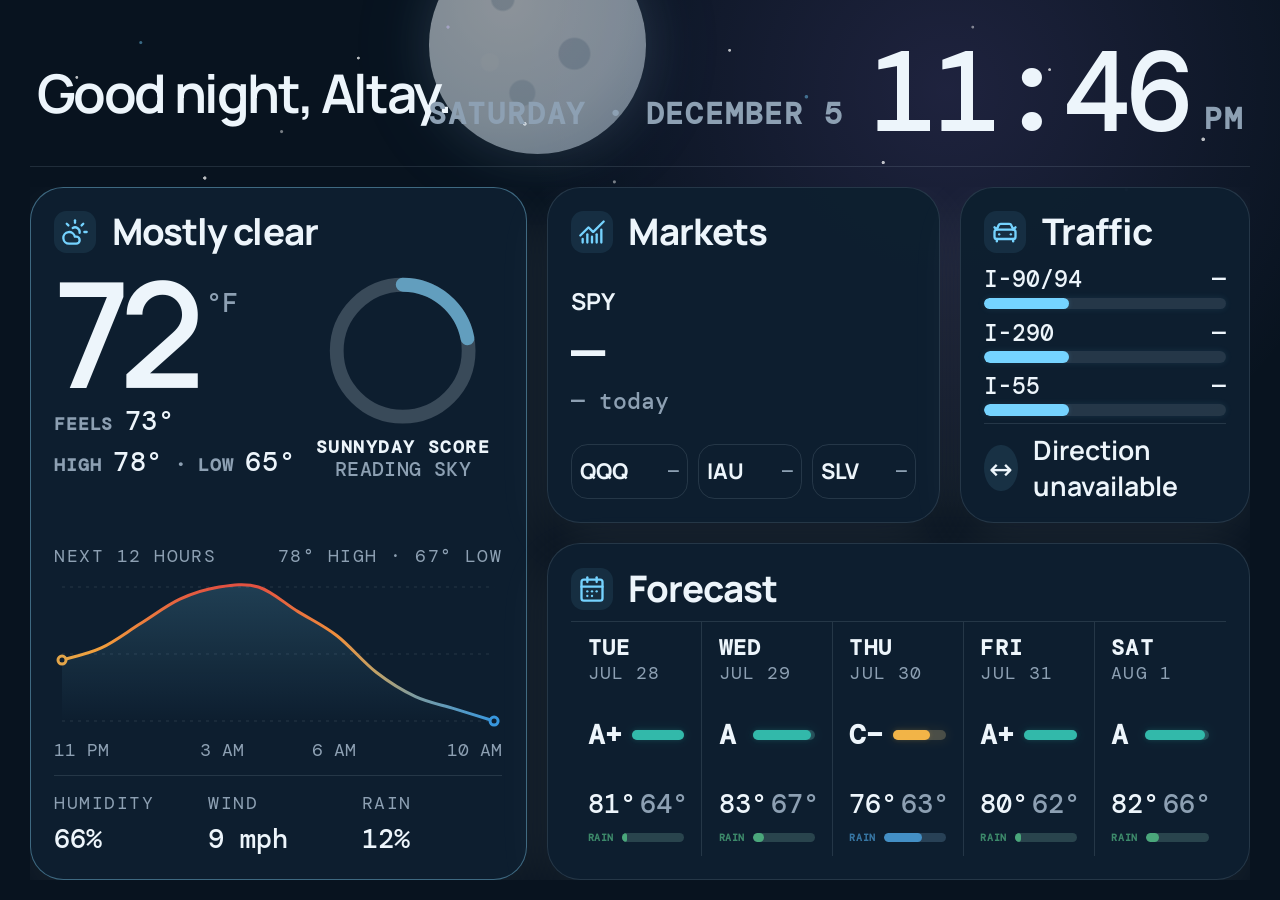
==== commit b9b904f9: "Refine chart sheen animation" ====
--- a/index.html
+++ b/index.html
@@ -1,5 +1,5 @@
 <!doctype html>
-<html lang="en" data-route="echo" data-adaptive="true" data-theme="weather" data-build="20260824-12">
+<html lang="en" data-route="echo" data-adaptive="true" data-theme="weather" data-build="20260825-1">
 <head>
   <meta charset="utf-8">
   <meta http-equiv="Cache-Control" content="no-cache, no-store, must-revalidate">
@@ -38,8 +38,8 @@
   <link rel="preconnect" href="https://fonts.googleapis.com">
   <link rel="preconnect" href="https://fonts.gstatic.com" crossorigin>
   <link href="https://fonts.googleapis.com/css2?family=DM+Mono:wght@400;500&amp;family=Manrope:wght@400;500;600;700;800&amp;display=swap" rel="stylesheet">
-  <link rel="stylesheet" href="styles-v2.css?v=20260824-12">
-  <link rel="stylesheet" href="echo/echo.css?v=20260824-12">
+  <link rel="stylesheet" href="styles-v2.css?v=20260825-1">
+  <link rel="stylesheet" href="echo/echo.css?v=20260825-1">
 </head>
 <body class="is-echo-route is-adaptive-route">
   <div class="ambient ambient-one" aria-hidden="true"></div>
@@ -190,6 +190,6 @@
 
   <script>window.__PRELOADED_DASHBOARD__ = null;</script>
   <script src="config.js"></script>
-  <script type="module" src="app-v2.js?v=20260824-12"></script>
+  <script type="module" src="app-v2.js?v=20260825-1"></script>
 </body>
 </html>
--- a/styles-v2.css
+++ b/styles-v2.css
@@ -630,14 +630,10 @@
 .temperature-line { stroke: url(#weatherTemperatureStroke); }
 .chart-flow-line {
   fill: none;
-  stroke: rgba(255, 255, 255, .72);
-  stroke-width: 4;
+  stroke: url(#weatherLineSheen);
+  stroke-width: 3.4;
   stroke-linecap: round;
-  stroke-dasharray: .09 .91;
-  stroke-dashoffset: .09;
-  opacity: .26;
-  filter: blur(.75px) drop-shadow(0 0 3px rgba(255, 255, 255, .32));
-  animation: chart-glow-flow 8.5s linear infinite;
+  opacity: .46;
 }
 .chart-line.is-drawing { animation: draw .75s .08s ease forwards; }
 .chart-area { fill: url(#weatherArea); opacity: 0; animation: chart-area-in .55s .2s ease forwards; }
@@ -675,14 +671,10 @@
 .market-gradient-line { stroke: url(#marketTrendStroke); }
 .market-flow-line {
   fill: none;
-  stroke: rgba(255, 255, 255, .76);
-  stroke-width: 3.5;
+  stroke: url(#marketLineSheen);
+  stroke-width: 3.2;
   stroke-linecap: round;
-  stroke-dasharray: .09 .91;
-  stroke-dashoffset: .09;
-  opacity: .25;
-  filter: blur(.65px) drop-shadow(0 0 2.5px rgba(255, 255, 255, .3));
-  animation: chart-glow-flow 7.8s linear infinite;
+  opacity: .42;
 }
 .market-line.is-drawing { animation: draw .65s .08s ease forwards; }
 .market-area { fill: url(#marketArea); opacity: 0; animation: chart-area-in .5s .18s ease forwards; }
@@ -910,7 +902,6 @@
 @keyframes rise { from { opacity: 0; transform: translateY(16px); } to { opacity: 1; transform: translateY(0); } }
 @keyframes pulse { 0%, 55% { box-shadow: 0 0 0 0 color-mix(in srgb, var(--positive) 22%, transparent); } 100% { box-shadow: 0 0 0 9px transparent; } }
 @keyframes draw { to { stroke-dashoffset: 0; } }
-@keyframes chart-glow-flow { to { stroke-dashoffset: -.91; } }
 @keyframes forecast-score-in { from { opacity: 0; transform: translateY(4px); } to { opacity: 1; transform: translateY(0); } }
 @keyframes chart-area-in { to { opacity: .18; } }
 @keyframes market-area-in { to { opacity: 1; } }
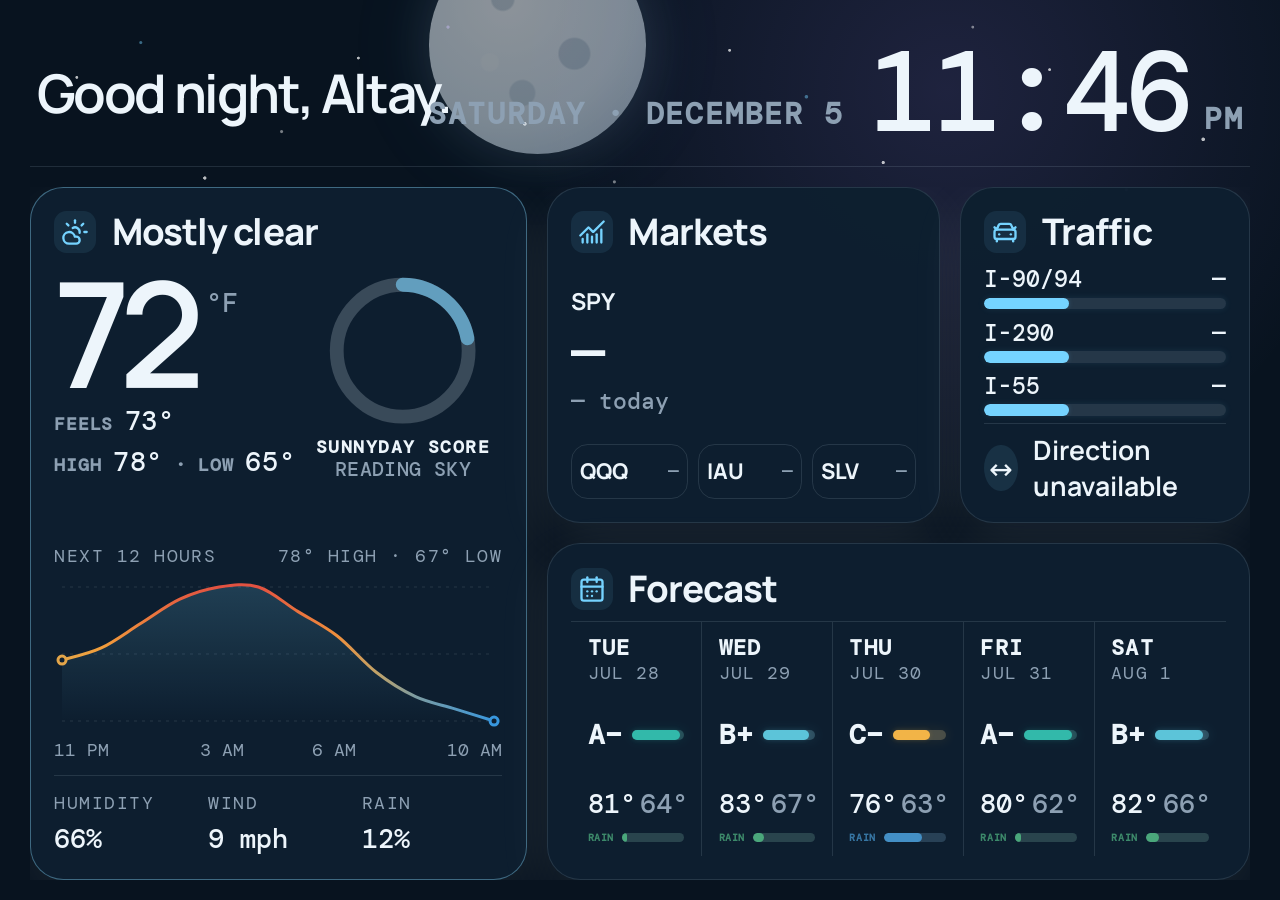
==== commit 23c3e86e: "Recalibrate forecast SunnyDay grades" ====
--- a/index.html
+++ b/index.html
@@ -1,5 +1,5 @@
 <!doctype html>
-<html lang="en" data-route="echo" data-adaptive="true" data-theme="weather" data-build="20260825-1">
+<html lang="en" data-route="echo" data-adaptive="true" data-theme="weather" data-build="20260901-1">
 <head>
   <meta charset="utf-8">
   <meta http-equiv="Cache-Control" content="no-cache, no-store, must-revalidate">
@@ -38,8 +38,8 @@
   <link rel="preconnect" href="https://fonts.googleapis.com">
   <link rel="preconnect" href="https://fonts.gstatic.com" crossorigin>
   <link href="https://fonts.googleapis.com/css2?family=DM+Mono:wght@400;500&amp;family=Manrope:wght@400;500;600;700;800&amp;display=swap" rel="stylesheet">
-  <link rel="stylesheet" href="styles-v2.css?v=20260825-1">
-  <link rel="stylesheet" href="echo/echo.css?v=20260825-1">
+  <link rel="stylesheet" href="styles-v2.css?v=20260901-1">
+  <link rel="stylesheet" href="echo/echo.css?v=20260901-1">
 </head>
 <body class="is-echo-route is-adaptive-route">
   <div class="ambient ambient-one" aria-hidden="true"></div>
@@ -190,6 +190,6 @@
 
   <script>window.__PRELOADED_DASHBOARD__ = null;</script>
   <script src="config.js"></script>
-  <script type="module" src="app-v2.js?v=20260825-1"></script>
+  <script type="module" src="app-v2.js?v=20260901-1"></script>
 </body>
 </html>
--- a/styles-v2.css
+++ b/styles-v2.css
@@ -631,9 +631,9 @@
 .chart-flow-line {
   fill: none;
   stroke: url(#weatherLineSheen);
-  stroke-width: 3.4;
+  stroke-width: 4.2;
   stroke-linecap: round;
-  opacity: .46;
+  opacity: .72;
 }
 .chart-line.is-drawing { animation: draw .75s .08s ease forwards; }
 .chart-area { fill: url(#weatherArea); opacity: 0; animation: chart-area-in .55s .2s ease forwards; }
@@ -672,9 +672,9 @@
 .market-flow-line {
   fill: none;
   stroke: url(#marketLineSheen);
-  stroke-width: 3.2;
+  stroke-width: 3.9;
   stroke-linecap: round;
-  opacity: .42;
+  opacity: .68;
 }
 .market-line.is-drawing { animation: draw .65s .08s ease forwards; }
 .market-area { fill: url(#marketArea); opacity: 0; animation: chart-area-in .5s .18s ease forwards; }
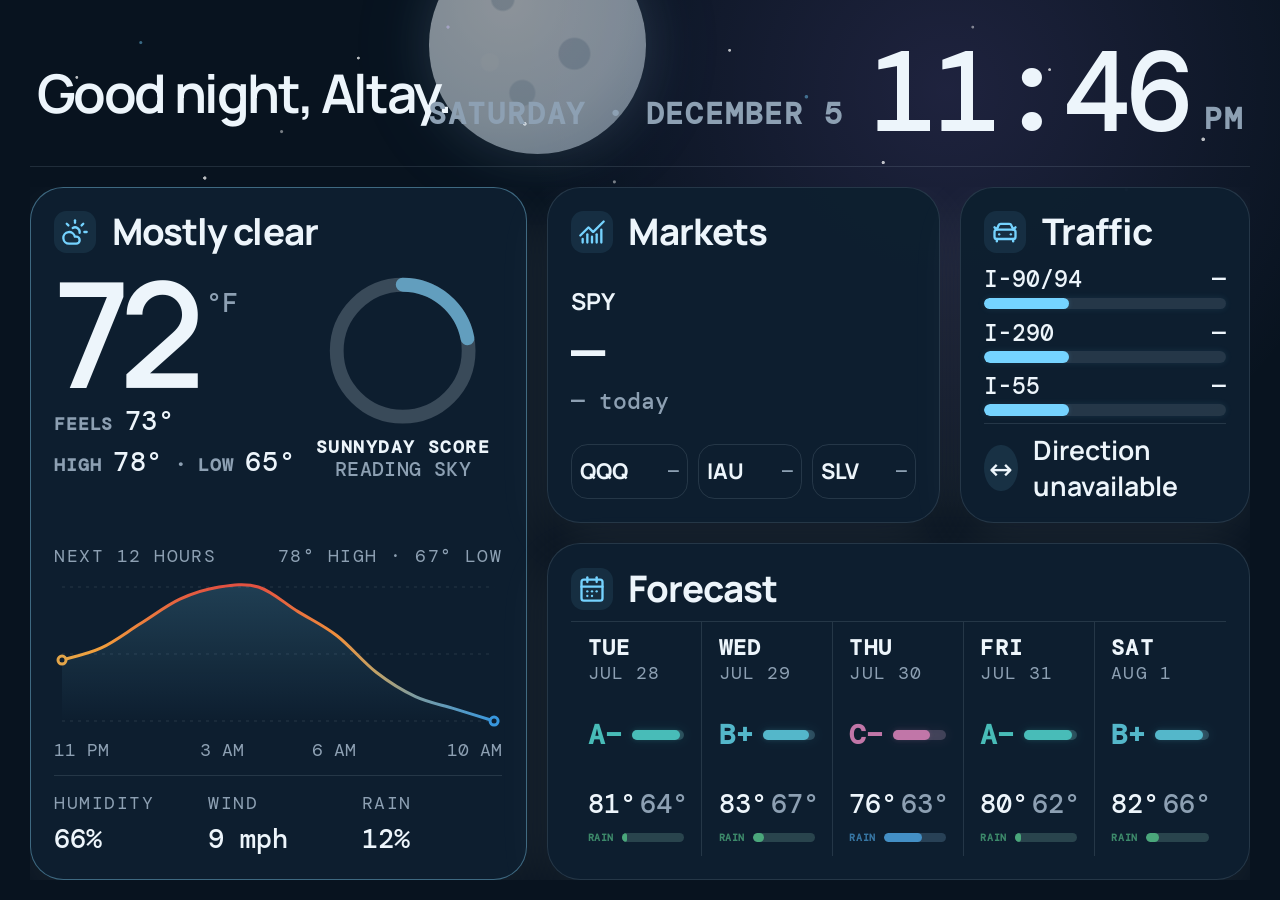
==== commit 7b2949ad: "Color forecast grades and repair adaptive layout" ====
--- a/index.html
+++ b/index.html
@@ -1,5 +1,5 @@
 <!doctype html>
-<html lang="en" data-route="echo" data-adaptive="true" data-theme="weather" data-build="20260901-1">
+<html lang="en" data-route="echo" data-adaptive="true" data-theme="weather" data-build="20260901-2">
 <head>
   <meta charset="utf-8">
   <meta http-equiv="Cache-Control" content="no-cache, no-store, must-revalidate">
@@ -38,8 +38,8 @@
   <link rel="preconnect" href="https://fonts.googleapis.com">
   <link rel="preconnect" href="https://fonts.gstatic.com" crossorigin>
   <link href="https://fonts.googleapis.com/css2?family=DM+Mono:wght@400;500&amp;family=Manrope:wght@400;500;600;700;800&amp;display=swap" rel="stylesheet">
-  <link rel="stylesheet" href="styles-v2.css?v=20260901-1">
-  <link rel="stylesheet" href="echo/echo.css?v=20260901-1">
+  <link rel="stylesheet" href="styles-v2.css?v=20260901-2">
+  <link rel="stylesheet" href="echo/echo.css?v=20260901-2">
 </head>
 <body class="is-echo-route is-adaptive-route">
   <div class="ambient ambient-one" aria-hidden="true"></div>
@@ -190,6 +190,6 @@
 
   <script>window.__PRELOADED_DASHBOARD__ = null;</script>
   <script src="config.js"></script>
-  <script type="module" src="app-v2.js?v=20260901-1"></script>
+  <script type="module" src="app-v2.js?v=20260901-2"></script>
 </body>
 </html>
--- a/styles-v2.css
+++ b/styles-v2.css
@@ -729,7 +729,7 @@
   gap: 6px;
   animation: forecast-score-in .55s cubic-bezier(.2, .78, .22, 1) both;
 }
-.forecast-score strong { min-width: 24px; color: var(--ink); font: 700 11px/1 var(--mono); }
+.forecast-score strong { min-width: 24px; color: var(--forecast-score-color); font: 700 11px/1 var(--mono); }
 .forecast-score-track { position: relative; display: block; height: 6px; border-radius: 99px; background: color-mix(in srgb, var(--forecast-score-color) 14%, var(--line)); }
 .forecast-score-track::before { position: absolute; inset: -3px; border-radius: inherit; background: var(--forecast-score-color); opacity: .055; filter: blur(5px); content: ""; }
 .forecast-score-track i { position: relative; display: block; width: calc(var(--forecast-score) * 1%); height: 100%; border-radius: inherit; background: var(--forecast-score-color); box-shadow: 0 0 5px color-mix(in srgb, var(--forecast-score-color) 20%, transparent); transform-origin: left; animation: grow .85s .12s ease both; }
@@ -738,6 +738,19 @@
 .forecast-score[data-score-band="mixed"] { --forecast-score-color: #f2b447; }
 .forecast-score[data-score-band="risky"] { --forecast-score-color: #ee8149; }
 .forecast-score[data-score-band="poor"] { --forecast-score-color: #d8534d; }
+.forecast-score[data-grade="A+"] { --forecast-score-color: #24b989; }
+.forecast-score[data-grade="A"] { --forecast-score-color: #35bca2; }
+.forecast-score[data-grade="A−"] { --forecast-score-color: #48bcb8; }
+.forecast-score[data-grade="B+"] { --forecast-score-color: #54b7ca; }
+.forecast-score[data-grade="B"] { --forecast-score-color: #62acd5; }
+.forecast-score[data-grade="B−"] { --forecast-score-color: #789bd8; }
+.forecast-score[data-grade="C+"] { --forecast-score-color: #908bcf; }
+.forecast-score[data-grade="C"] { --forecast-score-color: #aa7fc1; }
+.forecast-score[data-grade="C−"] { --forecast-score-color: #c176a8; }
+.forecast-score[data-grade="D+"] { --forecast-score-color: #d27488; }
+.forecast-score[data-grade="D"] { --forecast-score-color: #dc7c69; }
+.forecast-score[data-grade="D−"] { --forecast-score-color: #df914a; }
+.forecast-score[data-grade="F"] { --forecast-score-color: #d8534d; }
 .forecast-temp { display: flex; justify-content: space-between; gap: 4px; font: 500 10px var(--mono); }
 .forecast-temp span:last-child { color: var(--muted); }
 .rain-meter { --rain-color: #4aa77b; display: grid; grid-template-columns: auto minmax(0, 1fr); align-items: center; gap: 6px; margin-top: 8px; }
--- a/echo/echo.css
+++ b/echo/echo.css
@@ -569,12 +569,114 @@
   html[data-route="echo"] .echo-masthead { grid-template-columns: minmax(260px, 1fr) auto; }
 }
 
-/* The standard route uses the exact Echo composition on wide screens. On
-   portrait and phone-sized viewports, the same cards fit the fixed canvas one
-   at a time instead of shrinking into an unreadable miniature dashboard. */
+/* The standard route keeps the Echo composition, with a two-by-two bridge for
+   tablets and ordinary app windows. Short canvases use one fitted card at a
+   time so no panel is ever squeezed past its readable size. */
 html[data-adaptive="true"] .adaptive-tabs { display: none !important; }
 
-@media (max-width: 720px), (max-width: 900px) and (orientation: portrait) {
+@media (min-width: 721px) and (max-width: 1100px) and (min-height: 651px) {
+  html[data-adaptive="true"] .adaptive-shell {
+    width: calc(100% - 24px);
+    padding: 12px 0;
+    grid-template-rows: 96px minmax(0, 1fr);
+    gap: 12px;
+  }
+
+  html[data-adaptive="true"] .echo-masthead {
+    grid-template-columns: minmax(0, 1fr) auto;
+    gap: 14px;
+    padding: 0 4px 10px;
+  }
+
+  html[data-adaptive="true"] .echo-greeting { font-size: clamp(30px, 4.7vw, 46px); }
+  html[data-adaptive="true"] .local-time { gap: 14px; }
+  html[data-adaptive="true"] .local-time .echo-date {
+    margin-bottom: 5px;
+    font-size: clamp(12px, 1.8vw, 18px);
+  }
+  html[data-adaptive="true"] .local-time time { font-size: clamp(46px, 7.2vw, 70px); }
+  html[data-adaptive="true"] .local-time .echo-meridiem {
+    padding-bottom: 5px;
+    font-size: clamp(12px, 1.8vw, 18px);
+  }
+
+  html[data-adaptive="true"] .dashboard-grid {
+    grid-template-columns: repeat(2, minmax(0, 1fr));
+    grid-template-rows: repeat(2, minmax(0, 1fr));
+    gap: 12px;
+  }
+
+  html[data-adaptive="true"] .weather-panel { grid-column: 1; grid-row: 1; }
+  html[data-adaptive="true"] .market-panel { grid-column: 2; grid-row: 1; }
+  html[data-adaptive="true"] .commute-panel { grid-column: 1; grid-row: 2; }
+  html[data-adaptive="true"] .forecast-panel { grid-column: 2; grid-row: 2; }
+  html[data-adaptive="true"] .world-panel { display: none !important; }
+
+  html[data-adaptive="true"] .panel,
+  html[data-adaptive="true"] .skeleton-layer { padding: clamp(14px, 2vw, 20px); }
+  html[data-adaptive="true"] .panel { border-radius: clamp(18px, 2.8vw, 28px); }
+  html[data-adaptive="true"] .panel-head { min-height: 30px; }
+  html[data-adaptive="true"] .panel h2,
+  html[data-adaptive="true"] .forecast-title .panel-kicker { font-size: clamp(21px, 2.8vw, 28px); }
+
+  html[data-adaptive="true"] .weather-now { gap: 8px; margin-top: 4px; }
+  html[data-adaptive="true"] .temperature { font-size: clamp(62px, 10vw, 92px); }
+  html[data-adaptive="true"] .temperature sup { margin: 5px 0 0 6px; font-size: 15px; }
+  html[data-adaptive="true"] .weather-meta { gap: 2px; margin-top: 6px; }
+  html[data-adaptive="true"] .weather-meta p { font-size: clamp(9px, 1.35vw, 13px); }
+  html[data-adaptive="true"] .weather-meta strong { font-size: clamp(13px, 1.8vw, 18px); }
+  html[data-adaptive="true"] .sunnyday-score {
+    width: clamp(70px, 11vw, 96px);
+    min-width: clamp(70px, 11vw, 96px);
+    min-height: 0;
+    gap: 3px;
+  }
+  html[data-adaptive="true"] .sunnyday-ring { width: clamp(58px, 9vw, 76px); height: clamp(58px, 9vw, 76px); }
+  html[data-adaptive="true"] .sunnyday-ring > strong { font-size: clamp(24px, 3.6vw, 34px); }
+  html[data-adaptive="true"] .sunnyday-score-copy { gap: 1px; }
+  html[data-adaptive="true"] .sunnyday-score-copy small { font-size: clamp(7px, 1vw, 10px); }
+  html[data-adaptive="true"] .sunnyday-score-copy > span { max-width: 96px; font-size: clamp(8px, 1.1vw, 11px); }
+  html[data-adaptive="true"] .weather-chart { padding-top: 5px; }
+  html[data-adaptive="true"] .chart-labels { margin-bottom: 4px; font-size: clamp(8px, 1.2vw, 11px); }
+  html[data-adaptive="true"] .chart-canvas { height: clamp(48px, 7.5vh, 72px); }
+  html[data-adaptive="true"] .chart-times { margin-top: 3px; font-size: clamp(8px, 1.2vw, 11px); }
+  html[data-adaptive="true"] .metric-row { gap: 6px; margin-top: 5px; padding-top: 6px; }
+  html[data-adaptive="true"] .metric-row span { margin-bottom: 2px; font-size: clamp(8px, 1.1vw, 10px); }
+  html[data-adaptive="true"] .metric-row strong { font-size: clamp(12px, 1.7vw, 17px); }
+
+  html[data-adaptive="true"] .market-feature { gap: 8px; margin-top: 3px; }
+  html[data-adaptive="true"] .market-feature p strong { font-size: clamp(12px, 1.7vw, 17px); }
+  html[data-adaptive="true"] .market-feature h3 { margin: 3px 0 2px; font-size: clamp(28px, 4.5vw, 44px); }
+  html[data-adaptive="true"] .delta { font-size: clamp(12px, 1.7vw, 17px); }
+  html[data-adaptive="true"] .mini-chart { height: clamp(54px, 8vh, 76px); }
+  html[data-adaptive="true"] .ticker-list { gap: 5px; margin-top: 4px; }
+  html[data-adaptive="true"] .ticker-row { padding: 6px 5px; }
+  html[data-adaptive="true"] .ticker-row span { font-size: clamp(10px, 1.5vw, 14px); }
+  html[data-adaptive="true"] .ticker-row em { font-size: clamp(9px, 1.3vw, 12px); }
+
+  html[data-adaptive="true"] .route-list { gap: 6px; }
+  html[data-adaptive="true"] .route > span,
+  html[data-adaptive="true"] .route > strong { font-size: clamp(12px, 1.8vw, 18px); }
+  html[data-adaptive="true"] .route-track { height: 7px; }
+  html[data-adaptive="true"] .reversible { margin-top: 5px; padding-top: 6px; }
+  html[data-adaptive="true"] .reversible > span { width: 30px; height: 30px; font-size: 17px; }
+  html[data-adaptive="true"] .reversible strong { font-size: clamp(13px, 1.8vw, 18px); }
+
+  html[data-adaptive="true"] .forecast-days { margin-top: 5px; }
+  html[data-adaptive="true"] .forecast-day { padding: clamp(6px, 1vw, 10px); }
+  html[data-adaptive="true"] .forecast-date strong,
+  html[data-adaptive="true"] .forecast-day > span { font-size: clamp(9px, 1.25vw, 12px); }
+  html[data-adaptive="true"] .forecast-date small { font-size: clamp(8px, 1.1vw, 10px); }
+  html[data-adaptive="true"] .forecast-score { gap: 4px; }
+  html[data-adaptive="true"] .forecast-score strong { font-size: clamp(12px, 1.7vw, 17px); }
+  html[data-adaptive="true"] .forecast-score-track { height: 6px; }
+  html[data-adaptive="true"] .forecast-temp { font-size: clamp(11px, 1.55vw, 15px); }
+  html[data-adaptive="true"] .rain-meter { gap: 3px; margin-top: 4px; }
+  html[data-adaptive="true"] .rain-meter::before { font-size: 6px; }
+  html[data-adaptive="true"] .rain-track { height: 4px; }
+}
+
+@media (max-width: 720px), (max-width: 1100px) and (max-height: 650px) {
   html[data-adaptive="true"] .adaptive-shell {
     width: calc(100% - 20px);
     padding: 10px 0;
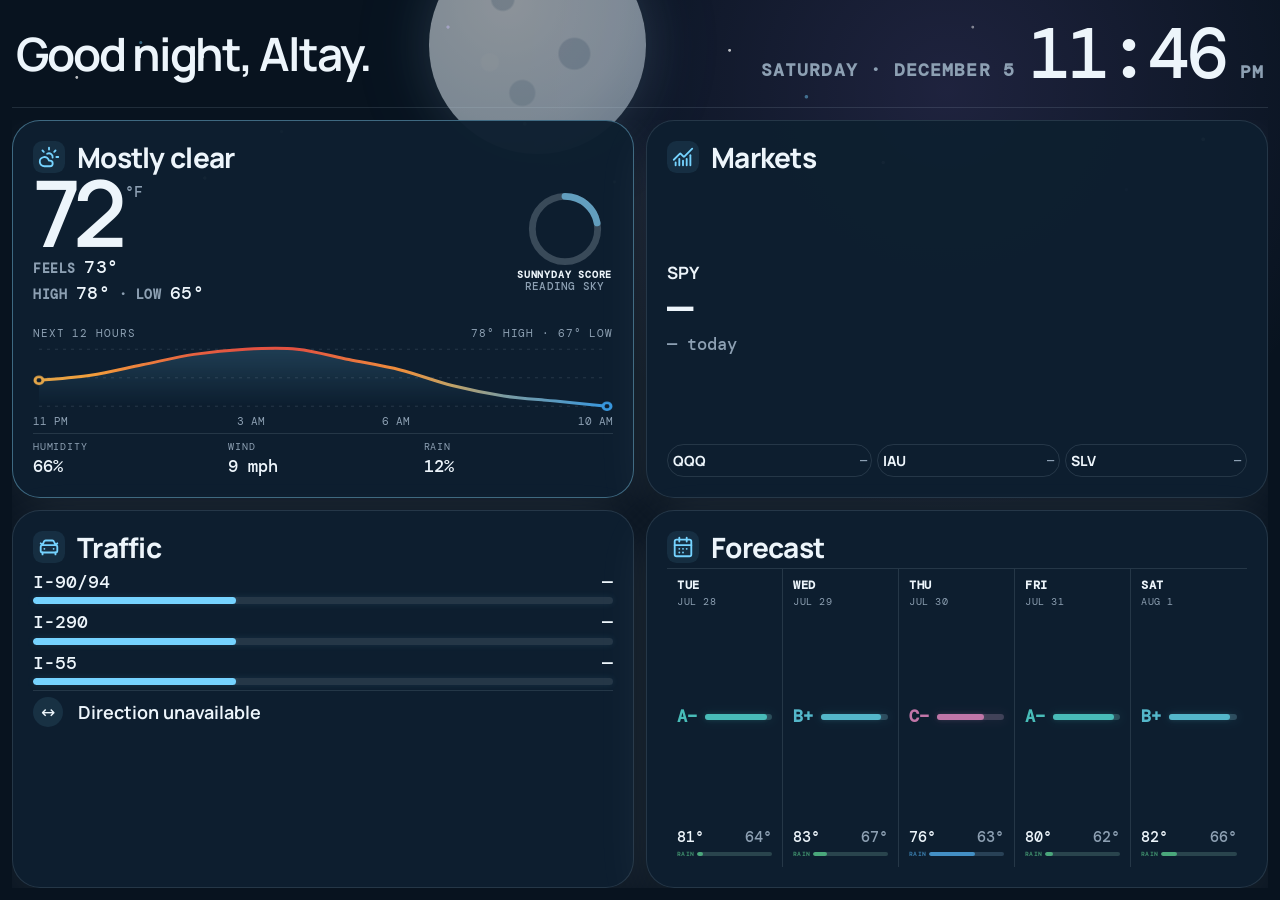
==== commit b3508b63: "Adapt dashboard layout to tall browser windows" ====
--- a/index.html
+++ b/index.html
@@ -1,5 +1,5 @@
 <!doctype html>
-<html lang="en" data-route="echo" data-adaptive="true" data-theme="weather" data-build="20260901-2">
+<html lang="en" data-route="echo" data-adaptive="true" data-theme="weather" data-build="20260901-3">
 <head>
   <meta charset="utf-8">
   <meta http-equiv="Cache-Control" content="no-cache, no-store, must-revalidate">
@@ -38,8 +38,8 @@
   <link rel="preconnect" href="https://fonts.googleapis.com">
   <link rel="preconnect" href="https://fonts.gstatic.com" crossorigin>
   <link href="https://fonts.googleapis.com/css2?family=DM+Mono:wght@400;500&amp;family=Manrope:wght@400;500;600;700;800&amp;display=swap" rel="stylesheet">
-  <link rel="stylesheet" href="styles-v2.css?v=20260901-2">
-  <link rel="stylesheet" href="echo/echo.css?v=20260901-2">
+  <link rel="stylesheet" href="styles-v2.css?v=20260901-3">
+  <link rel="stylesheet" href="echo/echo.css?v=20260901-3">
 </head>
 <body class="is-echo-route is-adaptive-route">
   <div class="ambient ambient-one" aria-hidden="true"></div>
@@ -190,6 +190,6 @@
 
   <script>window.__PRELOADED_DASHBOARD__ = null;</script>
   <script src="config.js"></script>
-  <script type="module" src="app-v2.js?v=20260901-2"></script>
+  <script type="module" src="app-v2.js?v=20260901-3"></script>
 </body>
 </html>
--- a/echo/echo.css
+++ b/echo/echo.css
@@ -574,7 +574,8 @@
    time so no panel is ever squeezed past its readable size. */
 html[data-adaptive="true"] .adaptive-tabs { display: none !important; }
 
-@media (min-width: 721px) and (max-width: 1100px) and (min-height: 651px) {
+@media (min-width: 721px) and (min-height: 651px) and (max-width: 1100px),
+       (min-width: 721px) and (min-height: 651px) and (max-aspect-ratio: 3/2) {
   html[data-adaptive="true"] .adaptive-shell {
     width: calc(100% - 24px);
     padding: 12px 0;
